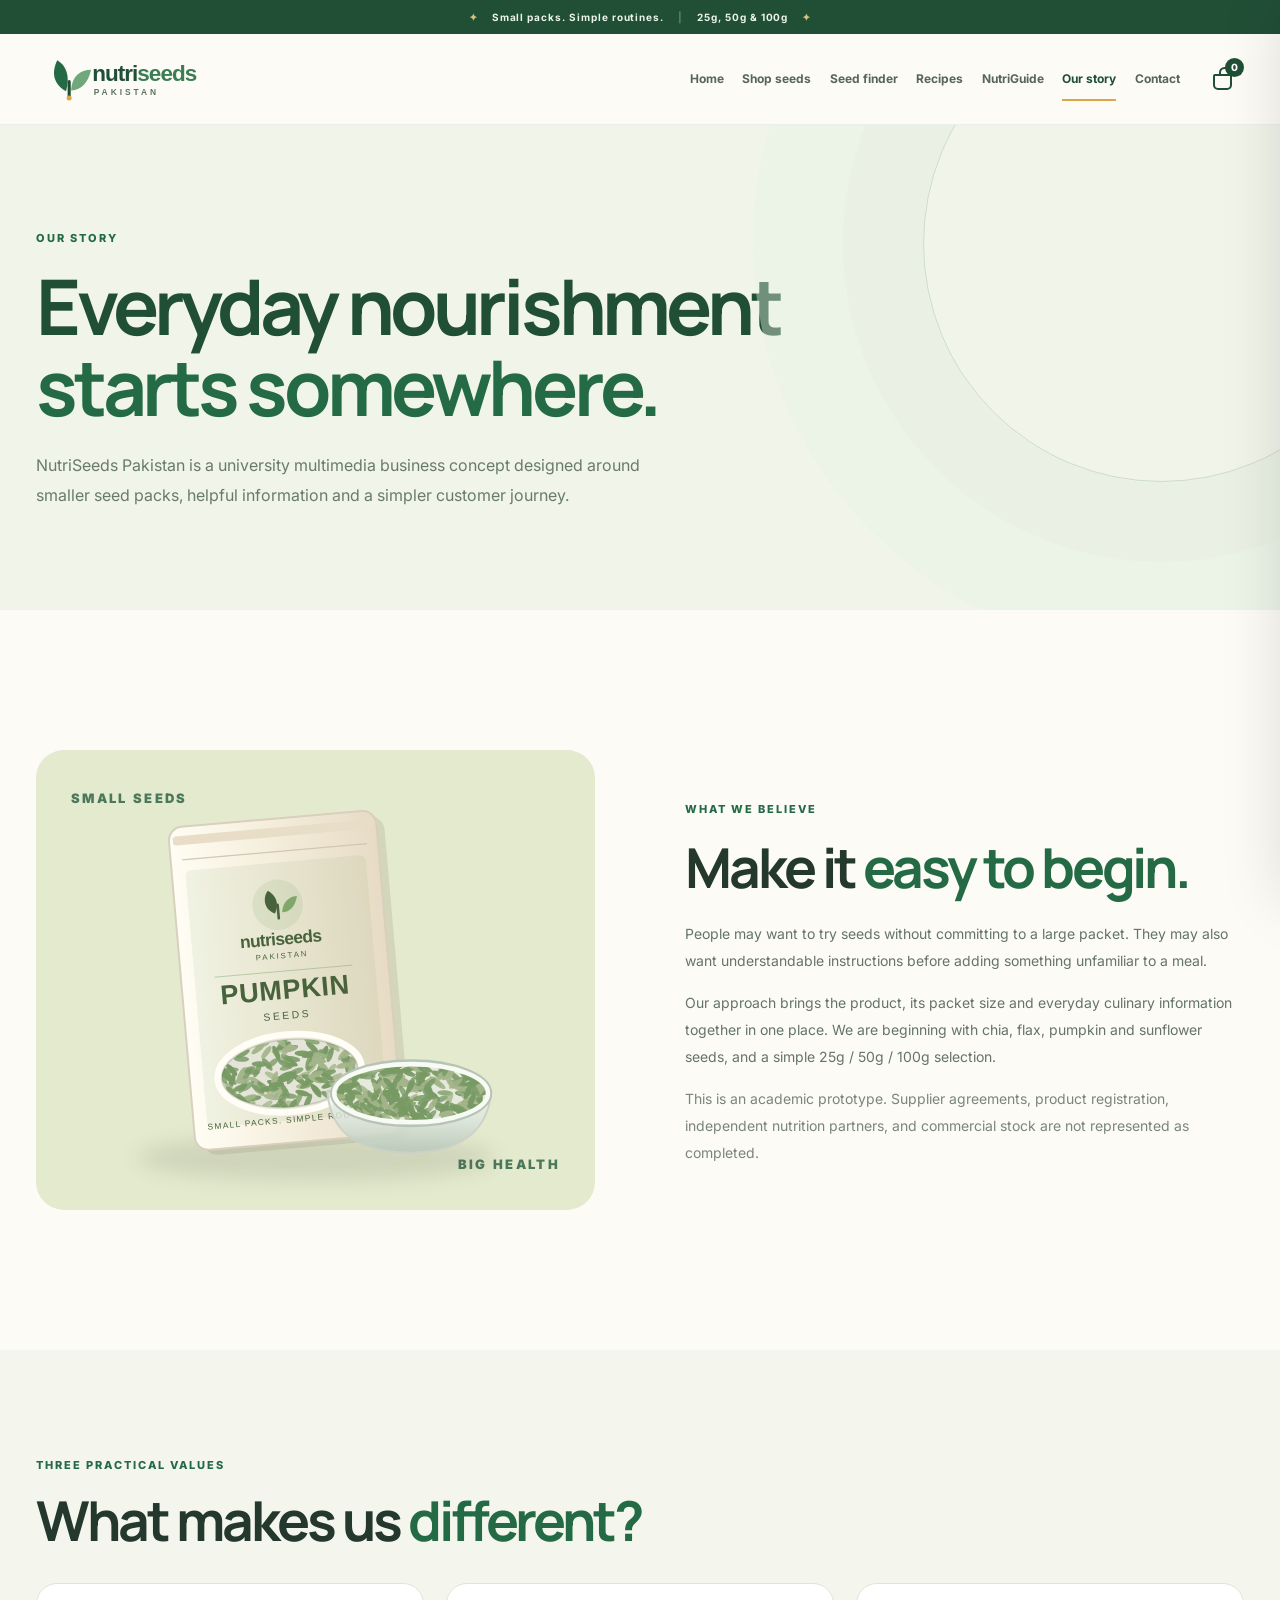
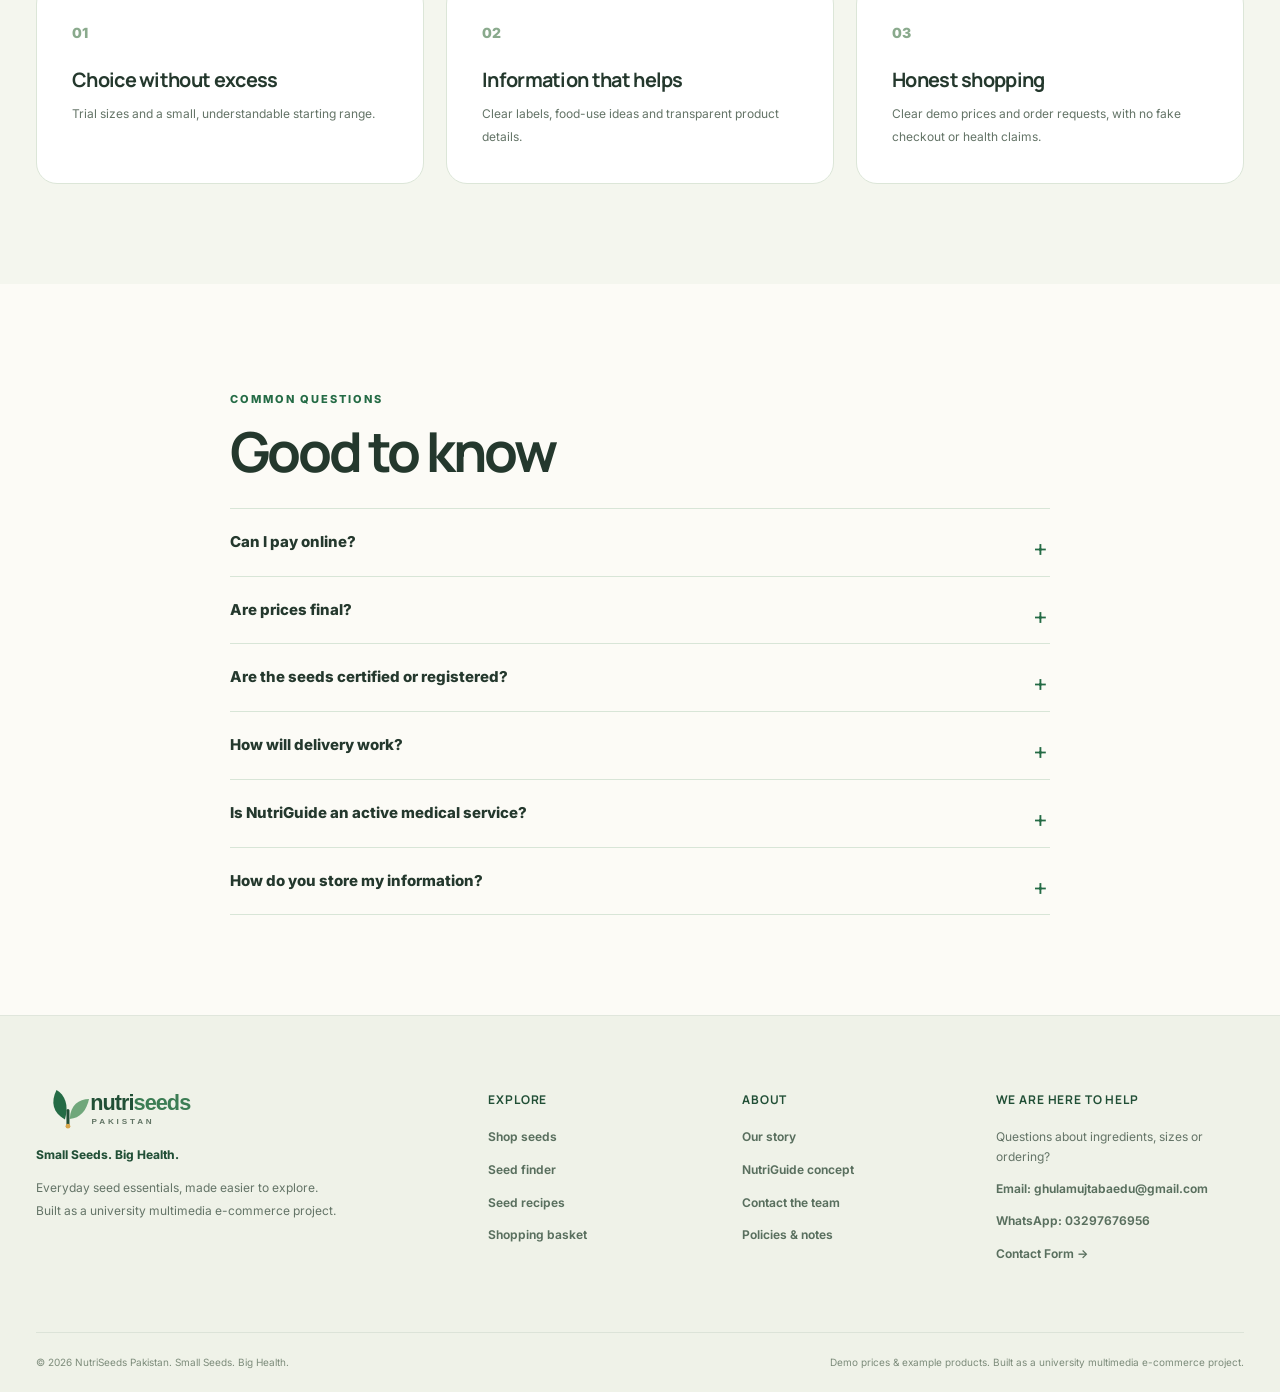
==== about.html @ e5b6f591 "NutriSeeds Pakistan - Completed e-commerce website with Formspree and WhatsApp integrations" ====
<!doctype html><html lang="en"><head><meta charset="utf-8"><meta name="viewport" content="width=device-width,initial-scale=1"><meta name="description" content="Learn about the NutriSeeds Pakistan student business concept, brand values, example products and demo project policies."><meta name="theme-color" content="#214F36"><link rel="icon" type="image/svg+xml" href="assets/icons/symbol.svg"><link rel="preconnect" href="https://fonts.googleapis.com"><link rel="preconnect" href="https://fonts.gstatic.com" crossorigin><link href="https://fonts.googleapis.com/css2?family=Inter:wght@400;500;600;700;800&family=Manrope:wght@400;500;600;700;800&display=swap" rel="stylesheet"><link rel="stylesheet" href="assets/css/styles.css"><title>Our Story &amp; FAQs | NutriSeeds Pakistan</title><script src="assets/js/config.js" defer></script><script src="assets/js/data.js" defer></script><script src="assets/js/app.js" defer></script></head><body data-page="about"><a href="#main" class="skip-link">Skip to content</a><div class="announcement"><span class="tiny-star">&#10022;</span> Small packs. Simple routines. <span class="announcement-divider">|</span> 25g, 50g &amp; 100g <span class="tiny-star">&#10022;</span></div>
<header class="site-header"><div class="container nav-shell"><a href="index.html" class="brand" aria-label="NutriSeeds Pakistan home"><img src="assets/icons/logo.svg" width="222" height="56" alt="NutriSeeds Pakistan logo"></a><nav class="desktop-nav" aria-label="Main navigation"><a href="index.html" class="nav-link " >Home</a><a href="shop.html" class="nav-link " >Shop seeds</a><a href="seed-finder.html" class="nav-link " >Seed finder</a><a href="recipes.html" class="nav-link " >Recipes</a><a href="nutriguide.html" class="nav-link " >NutriGuide</a><a href="about.html" class="nav-link is-active" aria-current=page>Our story</a><a href="contact.html" class="nav-link " >Contact</a></nav><div class="header-actions"><button type="button" class="icon-btn cart-trigger" data-drawer-open aria-label="Open shopping basket"><span class="symbol-basket" aria-hidden="true"></span><span class="cart-count" data-cart-count>0</span></button><button class="icon-btn menu-toggle" type="button" data-menu-toggle aria-expanded="false" aria-controls="mobile-nav" aria-label="Open menu"><span></span><span></span><span></span></button></div></div><nav id="mobile-nav" class="mobile-nav" aria-label="Mobile navigation" hidden><a href="index.html" class="nav-link " >Home</a><a href="shop.html" class="nav-link " >Shop seeds</a><a href="seed-finder.html" class="nav-link " >Seed finder</a><a href="recipes.html" class="nav-link " >Recipes</a><a href="nutriguide.html" class="nav-link " >NutriGuide</a><a href="about.html" class="nav-link is-active" aria-current=page>Our story</a><a href="contact.html" class="nav-link " >Contact</a><a href="cart.html" class="nav-link">My basket</a></nav></header><main id="main"><section class="page-top about-top"><div class="container"><span class="eyebrow">OUR STORY</span><h1>Everyday nourishment<br><em>starts somewhere.</em></h1><p>NutriSeeds Pakistan is a university multimedia business concept designed around smaller seed packs, helpful information and a simpler customer journey.</p></div></section><section class="section"><div class="container"><div class="feature-split about-split"><div class="about-display"><span>SMALL SEEDS</span><img src="assets/images/pumpkin.svg" alt="Original illustration of a NutriSeeds pumpkin seed packet" loading="lazy"><span>BIG HEALTH</span></div><div class="feature-copy"><span class="eyebrow">WHAT WE BELIEVE</span><h2>Make it <em>easy to begin.</em></h2><p>People may want to try seeds without committing to a large packet. They may also want understandable instructions before adding something unfamiliar to a meal.</p><p>Our approach brings the product, its packet size and everyday culinary information together in one place. We are beginning with chia, flax, pumpkin and sunflower seeds, and a simple 25g / 50g / 100g selection.</p><p class="fine-print">This is an academic prototype. Supplier agreements, product registration, independent nutrition partners, and commercial stock are not represented as completed.</p></div></div></div></section><section class="section soft-section"><div class="container"><div class="section-head"><div><span class="eyebrow">THREE PRACTICAL VALUES</span><h2>What makes us <em>different?</em></h2></div></div><div class="steps-grid"><div class="step-card"><span>01</span><h3>Choice without excess</h3><p>Trial sizes and a small, understandable starting range.</p></div><div class="step-card"><span>02</span><h3>Information that helps</h3><p>Clear labels, food-use ideas and transparent product details.</p></div><div class="step-card"><span>03</span><h3>Honest shopping</h3><p>Clear demo prices and order requests, with no fake checkout or health claims.</p></div></div></div></section><section class="section" id="policies"><div class="container narrow"><div class="faq-heading"><span class="eyebrow">COMMON QUESTIONS</span><h2>Good to know</h2></div><div class="faq-list"><details><summary>Can I pay online?</summary><p>No. This student website does not collect payment. The checkout demonstrates an order-request system rather than a completed commercial sale.</p></details><details><summary>Are prices final?</summary><p>No. Displayed prices are illustrative for the multimedia project and require real sourcing, packaging and delivery calculations before commercial launch.</p></details><details><summary>Are the seeds certified or registered?</summary><p>The concept does not claim current food registrations, laboratory certificates or verified suppliers. Those must be arranged before commercial sale, including any applicable Punjab Food Authority requirements.</p></details><details><summary>How will delivery work?</summary><p>Potential channels include couriers and local pickup/retail partnerships. There is no promised rate, delivery schedule or inventory in this prototype.</p></details><details><summary>Is NutriGuide an active medical service?</summary><p>No. It is a planned optional partnership with a qualified nutrition professional, not an operational service or medical diagnosis facility.</p></details><details><summary>How do you store my information?</summary><p>The cart remains in your browser. If a real form connection is configured, order and contact details are sent to the team's configured form processor and inbox for responding. Do not enter medical information in any form.</p></details></div></div></section></main><footer class="footer"><div class="container footer-grid"><div class="footer-brand"><img src="assets/icons/logo.svg" width="210" height="52" alt="NutriSeeds Pakistan"><p>Small Seeds. Big Health.</p><p>Everyday seed essentials, made easier to explore. Built as a university multimedia e-commerce project.</p></div><div><h3>Explore</h3><a href="shop.html">Shop seeds</a><a href="seed-finder.html">Seed finder</a><a href="recipes.html">Seed recipes</a><a href="cart.html">Shopping basket</a></div><div><h3>About</h3><a href="about.html">Our story</a><a href="nutriguide.html">NutriGuide concept</a><a href="contact.html">Contact the team</a><a href="about.html#policies">Policies &amp; notes</a></div><div><h3>We are here to help</h3><p>Questions about ingredients, sizes or ordering?</p><a class="footer-contact" href="mailto:ghulamujtabaedu@gmail.com">Email: ghulamujtabaedu@gmail.com</a><a class="footer-contact" href="https://wa.me/923297676956?text=Hello%20NutriSeeds%20Pakistan!%20I%20am%20interested%20in%20your%20seed%20products.%20Please%20share%20more%20information." target="_blank" rel="noopener noreferrer">WhatsApp: 03297676956</a><a class="footer-contact" href="contact.html">Contact Form &rarr;</a></div></div><div class="container footer-bottom"><span>&copy; <span id="year">2026</span> NutriSeeds Pakistan. Small Seeds. Big Health.</span><span>Demo prices &amp; example products. Built as a university multimedia e-commerce project.</span></div></footer><div class="drawer-backdrop" id="drawer-backdrop" hidden></div><aside class="cart-drawer" id="cart-drawer" role="dialog" aria-modal="true" aria-labelledby="drawer-heading" aria-hidden="true" inert><div class="drawer-head"><div><span class="eyebrow">YOUR PICKS</span><h2 id="drawer-heading">Shopping basket <span data-cart-count>0</span></h2></div><button type="button" class="icon-btn close-drawer" aria-label="Close basket" data-drawer-close>&times;</button></div><div id="drawer-items" class="drawer-items"></div><div class="drawer-footer"><div class="subtotal-row"><span>Subtotal</span><strong id="drawer-subtotal">Rs. 0</strong></div><p class="fine-print">Delivery is confirmed separately. No payment is taken on this website.</p><a href="cart.html" class="btn btn-primary btn-block">Go to checkout <span aria-hidden="true">&rarr;</span></a><button type="button" class="btn btn-whatsapp btn-block" id="drawer-whatsapp-btn" style="margin-top:10px;">Quick Order via WhatsApp <span aria-hidden="true">&rarr;</span></button></div></aside><div id="toast" class="toast" role="status" aria-live="polite"></div></body></html>
---- assets/css/styles.css ----
:root{--forest:#214f36;--forest-dark:#163b2a;--green:#246b45;--sage:#78aa86;--cream:#f6f3e8;--canvas:#fcfbf6;--ink:#24382d;--muted:#647467;--gold:#d9a64b;--line:#e7e8df;--card:#fff;--soft:#eff4e8;--radius:22px;--shadow:0 20px 48px rgba(22,59,42,.08)}
*{box-sizing:border-box}html{scroll-behavior:smooth}body{margin:0;background:var(--canvas);color:var(--ink);font:16px/1.65 Inter,Arial,sans-serif;-webkit-font-smoothing:antialiased}img{display:block;max-width:100%}button,input,textarea,select{font:inherit}button{cursor:pointer}button:disabled{cursor:not-allowed;opacity:.55}a{color:inherit;text-decoration:none}h1,h2,h3,h4,p{margin-top:0}h1,h2,h3,h4{font-family:Manrope,Inter,Arial,sans-serif;letter-spacing:-.055em;line-height:1.13}h1{font-size:clamp(3.1rem,6.5vw,6.7rem)}h2{font-size:clamp(2.15rem,4.3vw,4rem)}h3{font-size:1.24rem;letter-spacing:-.035em}em{font-style:normal;color:var(--green)}p{color:var(--muted)}.container{max-width:1216px;width:calc(100% - 72px);margin-inline:auto}.narrow{max-width:820px}.section{padding:100px 0}.section-last{padding-top:20px;padding-bottom:100px}.soft-section{background:#f4f6ee}.section-inset{padding-top:35px;padding-bottom:45px}.eyebrow{display:inline-flex;align-items:center;gap:9px;color:var(--green);font:800 11px/1.5 Inter,Arial,sans-serif;letter-spacing:.18em;text-transform:uppercase}.eyebrow-dark{color:var(--forest)}.eyebrow-light{color:#cbeaba}.eyebrow-dot{width:7px;height:7px;border-radius:50%;background:var(--gold)}.text-link{font-size:14px;font-weight:800;color:var(--green);display:inline-flex;gap:9px;align-items:center;white-space:nowrap}.text-link:hover{text-decoration:underline}.btn{display:inline-flex;align-items:center;justify-content:center;gap:20px;padding:15px 25px;border:1px solid transparent;border-radius:100px;font-size:13px;line-height:1.2;font-weight:800;transition:transform .2s,background .2s,border-color .2s,box-shadow .2s;text-align:center;min-height:49px}.btn:hover:not(:disabled){transform:translateY(-2px)}.btn:focus-visible,a:focus-visible,button:focus-visible,input:focus-visible,select:focus-visible,textarea:focus-visible,summary:focus-visible{outline:3px solid #daa340;outline-offset:3px}.btn-primary{background:var(--forest);color:#fff;box-shadow:0 10px 22px #214f361b}.btn-primary:hover{background:#32774f}.btn-outline{background:#fff;color:var(--forest);border-color:#b1c5b2}.btn-outline:hover{border-color:var(--forest)}.btn-plain{padding-left:5px;padding-right:5px;color:var(--forest)}.btn-light{background:#f8f7e9;color:var(--forest)}.btn-block{width:100%}.btn-whatsapp{background:#e2f4e8;color:#18633b}.btn-whatsapp:hover{background:#c9e9d4}.fine-print{font-size:12px;color:#79857c;line-height:1.65}.skip-link{position:absolute;z-index:500;top:-100px;left:20px;background:#fff;color:#000;padding:12px}.skip-link:focus{top:15px}.announcement{min-height:34px;display:flex;gap:14px;justify-content:center;align-items:center;background:var(--forest);color:#ebf4e9;font-size:10px;letter-spacing:.095em;font-weight:700;text-align:center;padding:7px 16px}.tiny-star{color:#d9c180}.announcement-divider{opacity:.3}.site-header{z-index:80;position:sticky;top:0;background:rgba(252,251,246,.96);backdrop-filter:blur(16px);border-bottom:1px solid rgba(33,79,54,.07)}.nav-shell{display:flex;align-items:center;justify-content:space-between;gap:20px;height:90px}.brand{flex-shrink:0}.brand img{width:218px;height:auto}.desktop-nav{display:flex;align-items:center;gap:clamp(11px,1.45vw,25px);margin-left:auto}.nav-link{font-size:12px;white-space:nowrap;font-weight:700;color:#57655b;position:relative;transition:color .2s}.nav-link:hover,.nav-link.is-active{color:var(--forest)}.desktop-nav .nav-link.is-active:after{content:"";position:absolute;bottom:-12px;left:0;right:0;height:2px;background:var(--gold)}.header-actions{display:flex;align-items:center;gap:12px}.icon-btn{border:0;background:transparent;display:inline-flex;position:relative;align-items:center;justify-content:center;width:44px;height:44px;border-radius:50%;color:var(--forest)}.icon-btn:hover{background:#eaf0e8}.cart-count{position:absolute;top:1px;right:0;width:19px;height:19px;font-size:10px;border-radius:50%;color:#fff;background:var(--forest);display:grid;place-items:center;font-weight:800}.symbol-basket{width:19px;height:16px;border:2px solid var(--forest);border-radius:2px 2px 5px 5px;position:relative;margin-top:6px}.symbol-basket:before{content:"";position:absolute;left:4px;top:-9px;width:7px;height:7px;border:2px solid var(--forest);border-bottom:0;border-radius:8px 8px 0 0}.menu-toggle{display:none;flex-direction:column;gap:5px}.menu-toggle span{display:block;width:20px;height:2px;background:var(--forest);border-radius:1px}.mobile-nav{display:none}.hero{background:linear-gradient(116deg,#f8f5e9 0%,#f6f4e6 52%,#e7f0e2 100%);overflow:hidden}.hero-grid{min-height:656px;display:grid;grid-template-columns:52% 48%;align-items:center}.hero-copy{position:relative;z-index:3;padding:70px 0 75px}.hero h1{max-width:680px;margin:18px 0 22px;font-weight:800;color:var(--forest);letter-spacing:-.082em;line-height:1.01}.hero h1 em{color:#9baf78}.hero-desc{font-size:16px;line-height:1.9;max-width:510px;color:#667466}.hero-buttons{display:flex;align-items:center;gap:28px;flex-wrap:wrap;margin-top:35px}.hero-foot{display:flex;gap:13px;align-items:center;margin-top:52px;color:#5b755e;font-size:11px;font-weight:700;letter-spacing:.025em}.hero-foot-icon{border-radius:50%;width:23px;height:23px;background:#d7e7d1;display:inline-grid;place-items:center;color:var(--forest)}.foot-dot{width:4px;height:4px;border-radius:50%;background:#94ae91}.hero-visual{height:670px;position:relative;isolation:isolate}.hero-orbit{position:absolute;border-radius:50%;z-index:-2}.hero-orbit-one{width:650px;height:650px;background:#d5e5ce;left:-10px;top:13px;opacity:.7}.hero-orbit-two{width:450px;height:450px;border:1px solid #e8f0dc;left:101px;top:103px;opacity:.8}.hero-pack{position:absolute;width:min(110%,560px);filter:drop-shadow(0 16px 16px #29513b10)}.hero-pack-back{width:350px;top:85px;left:-13px;transform:rotate(-11deg)}.hero-pack-center{width:460px;top:88px;left:123px;transform:rotate(2deg)}.hero-pack-front{width:335px;top:244px;left:5px;transform:rotate(9deg)}.hero-sticker{position:absolute;z-index:3;right:4px;top:74px;background:var(--gold);color:#3b402d;width:110px;height:110px;border-radius:50%;display:grid;place-items:center;text-align:center;font-size:12px;font-weight:900;line-height:1.4;letter-spacing:.04em;transform:rotate(12deg);box-shadow:0 10px 18px #47553015}.hero-sticker span{display:none}.hero-spark{position:absolute;color:var(--gold);font-size:42px}.hero-spark-one{top:65px;left:28px}.hero-spark-two{bottom:65px;right:22px}.benefit-band{background:#fff;border-bottom:1px solid var(--line)}.benefit-grid{display:grid;grid-template-columns:repeat(3,1fr)}.benefit{display:flex;align-items:center;gap:19px;padding:34px 24px}.benefit+.benefit{border-left:1px solid var(--line)}.benefit-icon{border-radius:50%;width:46px;height:46px;display:grid;flex-shrink:0;place-items:center;background:#eef4e8;color:var(--green);font-weight:800;font-size:12px}.benefit strong{display:block;font-size:13px}.benefit p{font-size:11px;margin:3px 0 0;line-height:1.6}.section-head{display:flex;align-items:flex-end;justify-content:space-between;gap:30px;margin-bottom:32px}.section-head h2{max-width:740px;margin:12px 0 0}.product-grid{display:grid;grid-template-columns:repeat(4,minmax(0,1fr));gap:22px}.product-card{border:1px solid #eaede5;border-radius:21px;background:#fff;overflow:hidden;display:flex;flex-direction:column;box-shadow:0 8px 20px rgba(33,79,54,.025);transition:transform .2s,box-shadow .2s}.product-card:hover{transform:translateY(-4px);box-shadow:var(--shadow)}.product-card .product-media{display:flex;align-items:center;justify-content:center;position:relative;background:var(--tile,#eff4e8);min-height:250px;overflow:hidden}.product-card .product-media img{width:100%;max-width:330px;height:252px;object-fit:contain;transition:transform .25s}.product-card:hover .product-media img{transform:scale(1.055)}.product-card .product-media .small-badge{position:absolute;top:16px;left:16px;color:var(--forest);background:#ffffffda;border-radius:100px;padding:7px 12px;font-size:9px;font-weight:900;letter-spacing:.06em}.product-content{padding:21px;display:flex;flex-direction:column;flex:1}.product-content .product-meta{color:#74927a;font-size:10px;letter-spacing:.12em;font-weight:800;text-transform:uppercase}.product-content h3{font-size:19px;letter-spacing:-.055em;margin:7px 0 5px}.product-content h3 a:hover{text-decoration:underline}.product-content p{font-size:12px;line-height:1.7;margin:0 0 13px;min-height:42px}.product-price{font-size:13px;font-weight:900;color:var(--forest);margin-top:auto}.product-price small{font-weight:500;color:var(--muted);font-size:11px}.product-purchase{display:flex;gap:8px;margin-top:13px}.product-purchase select{font-size:11px;font-weight:700;background:#fff;border:1px solid #d8e2d9;border-radius:9px;padding:9px 3px;min-width:0;flex:1;color:var(--forest)}.product-purchase button{border:0;background:var(--forest);color:#fff;border-radius:10px;padding:10px 13px;font-size:12px;font-weight:800;white-space:nowrap}.product-purchase button:hover{background:#397c53}.feature-split{display:grid;grid-template-columns:1fr 1fr;align-items:center;gap:60px;border-radius:30px;background:#f0f4ea;overflow:hidden;min-height:540px}.feature-art{position:relative;background:#dfe9d9;min-height:550px;display:grid;place-items:center;overflow:hidden}.feature-art img{width:90%;position:relative;z-index:1;filter:drop-shadow(0 20px 20px rgba(31,57,30,.07));border-radius:20px}.feature-art-ring{width:570px;height:570px;border:1px solid #bfd4bd;border-radius:50%;position:absolute}.floating-note{position:absolute;top:35px;right:25px;z-index:2;background:#e8b95d;color:#3b4535;font:900 10px/1.3 Inter,sans-serif;letter-spacing:.12em;padding:20px;border-radius:50%;width:94px;height:94px;display:grid;place-items:center;text-align:center;transform:rotate(10deg)}.feature-copy{padding:35px 65px 35px 0}.feature-copy h2{margin:15px 0 22px}.feature-copy p{font-size:14px;line-height:1.95}.mini-steps{display:grid;gap:17px;margin:30px 0 32px}.mini-steps div{font-size:13px;font-weight:750}.mini-steps span{display:inline-grid;place-items:center;width:29px;height:29px;border-radius:50%;background:#d8e9d3;color:var(--forest);font-weight:800;font-size:10px;margin-right:10px}.feature-copy .fine-print{margin:14px 0 0}.recipe-grid{display:grid;grid-template-columns:repeat(4,minmax(0,1fr));gap:22px}.recipe-card{border-radius:20px;overflow:hidden;background:#fff;border:1px solid var(--line)}.recipe-card img{width:100%;height:205px;object-fit:cover}.recipe-content{padding:20px}.recipe-content .recipe-tag{font-size:10px;letter-spacing:.11em;text-transform:uppercase;color:var(--green);font-weight:800}.recipe-content h3{margin:8px 0;font-size:18px}.recipe-content p{font-size:12px;min-height:44px;margin-bottom:12px}.recipe-content .text-link{font-size:12px}.guide-banner{background:var(--forest);color:#fff;border-radius:29px;padding:72px 80px;display:grid;grid-template-columns:1fr 240px;align-items:center;gap:50px;overflow:hidden;position:relative}.guide-banner h2{color:#fff;max-width:650px;margin:14px 0}.guide-banner h2 em{color:#d3dfad}.guide-banner p{color:#cbd9cf;max-width:670px;font-size:14px;line-height:1.9;margin-bottom:26px}.guide-shape{width:205px;height:205px;background:#80a986;transform:rotate(-13deg);border-radius:60px 95px 50px 100px;display:grid;place-items:center;position:relative;color:#173a29;font-size:105px;font-weight:800}.guide-shape-dot{position:absolute;background:var(--gold);border-radius:50%;width:20px;height:20px}.guide-shape-dot.one{left:-27px;top:40px}.guide-shape-dot.two{right:-32px;bottom:24px;width:13px;height:13px}.newsletter-card{border:1px solid #dce5d9;padding:44px 56px;border-radius:24px;display:flex;gap:30px;align-items:center;justify-content:space-between;background:#fcfdf8}.newsletter-card h2{margin:10px 0 8px}.newsletter-card p{margin-bottom:0;font-size:14px}.footer{background:#eff2e8;border-top:1px solid #e0e6dc;padding:66px 0 0}.footer-grid{display:grid;grid-template-columns:2fr 1fr 1fr 1.25fr;gap:55px;padding-bottom:55px}.footer-brand img{max-width:210px}.footer-brand p{font-size:12px;line-height:1.9;max-width:300px;margin:10px 0 0}.footer-brand p:first-of-type{font-weight:750;color:var(--forest)}.footer h3{font-size:12px;text-transform:uppercase;letter-spacing:.07em;margin:11px 0 20px;color:var(--forest)}.footer a{display:block;font-size:12px;color:#596f5e;margin-bottom:13px;font-weight:650}.footer a:hover{color:var(--forest);text-decoration:underline}.footer-grid>div:last-child p{font-size:12px}.footer-bottom{border-top:1px solid #dce3d8;min-height:60px;display:flex;align-items:center;justify-content:space-between;gap:10px;color:#7d8c7b;font-size:10px}.page-top{background:#eff3e9;padding:98px 0 100px;position:relative;overflow:hidden}.page-top:after{content:"";position:absolute;right:-120px;top:-120px;width:475px;height:475px;border-radius:50%;border:1px solid #ceddc9;box-shadow:0 0 0 80px #e4eddd50,0 0 0 170px #e7f0e366;pointer-events:none}.page-top h1{color:var(--forest);font-size:clamp(3.25rem,6vw,6.1rem);margin:17px 0 22px;line-height:1.05}.page-top p{max-width:620px;color:#687b6b;font-size:16px;line-height:1.9;margin-bottom:0}.page-top-small{padding:69px 0 75px}.page-top-small h1{font-size:clamp(3rem,5vw,5rem)}.shop-section{padding-top:55px}.shop-toolbar{display:flex;align-items:center;justify-content:space-between;gap:25px;flex-wrap:wrap;margin-bottom:26px}.shop-toolbar p{font-size:12px;margin:0}.shop-toolbar p strong{color:var(--forest)}.toolbar-controls{display:flex;align-items:center;gap:9px;flex-wrap:wrap}.toolbar-controls label{font-size:11px;color:var(--muted);font-weight:700}.toolbar-controls select{border:1px solid #dce5d9;background:#fff;border-radius:10px;padding:10px 12px;font-size:11px;color:var(--forest)}.shop-info{border-radius:12px;background:#f2f5ed;display:flex;align-items:center;gap:12px;margin-top:34px;padding:18px 22px}.shop-info p{font-size:11px;line-height:1.7;margin:0}.info-dot{border:1px solid #6b9b73;color:var(--forest);border-radius:50%;width:20px;height:20px;display:grid;place-items:center;font-size:12px;flex-shrink:0}.breadcrumb{display:flex;gap:11px;align-items:center;font-size:11px;color:#7a897c;margin-bottom:28px}.breadcrumb a:hover{text-decoration:underline}.product-detail{display:grid;grid-template-columns:1.05fr .95fr;gap:65px}.product-detail-image{border-radius:27px;min-height:565px;background:var(--tile);display:grid;place-items:center;overflow:hidden}.product-detail-image img{height:auto;width:90%;max-width:590px}.detail-info{padding:24px 0}.detail-info h1{font-size:clamp(2.65rem,4.4vw,4.6rem);margin:18px 0 15px}.detail-info .lead{font-size:15px;line-height:1.9;max-width:500px}.detail-price{font-size:30px;font-weight:850;letter-spacing:-.035em;color:var(--forest);margin:24px 0 20px}.detail-control-label{display:block;font-size:11px;font-weight:850;letter-spacing:.065em;color:var(--forest);margin-bottom:10px}.size-options{display:flex;gap:12px;margin-bottom:26px;flex-wrap:wrap}.size-choice{background:#fff;border:1px solid #d8e1d7;border-radius:12px;min-width:100px;padding:12px 17px;font-size:13px;font-weight:800;color:var(--forest)}.size-choice small{display:block;font-size:10px;font-weight:600;color:var(--muted)}.size-choice.is-selected{background:#e4efde;border:2px solid var(--green);padding:11px 16px}.quantity-control{display:flex;align-items:center;justify-content:space-between;border:1px solid #d8e1d7;border-radius:12px;width:135px;height:48px}.quantity-control button{border:0;background:transparent;width:42px;height:45px;font-size:23px;color:var(--forest)}.quantity-control span{font-weight:800}.detail-buy-row{display:flex;gap:13px;align-items:center;flex-wrap:wrap;margin:24px 0 33px}.detail-buy-row .btn{min-width:190px}.detail-buy-row .quantity-control{height:49px}.detail-bullets{padding:0;list-style:none;display:grid;gap:14px;margin-top:23px}.detail-bullets li{display:flex;gap:13px;font-size:12px;line-height:1.65;color:#5b6e60}.detail-bullets li:before{content:"";width:7px;height:7px;background:#81aa86;border-radius:50%;margin-top:7px;flex-shrink:0}.detail-notes{border-top:1px solid var(--line);margin-top:28px;padding-top:18px}.detail-notes details{border-bottom:1px solid var(--line);padding:14px 0}.detail-notes summary{font-size:13px;font-weight:800;cursor:pointer}.detail-notes p{font-size:12px;line-height:1.8;margin:12px 0}.product-grid-related{grid-template-columns:repeat(3,minmax(0,1fr))}.checkout-section{padding-top:56px}.checkout-layout{display:grid;grid-template-columns:minmax(0,1.6fr) minmax(275px,.78fr);gap:28px;align-items:start}.checkout-primary{display:grid;gap:24px}.checkout-card,.contact-form-card{background:#fff;border:1px solid #e7eae2;border-radius:21px;padding:31px;box-shadow:0 12px 23px #214f3608}.checkout-card-header{display:flex;justify-content:space-between;align-items:center;gap:10px;margin-bottom:22px}.checkout-card h2,.contact-form-card h2{font-size:24px;margin:0}.checkout-card-header .text-link{font-size:11px}.cart-row{display:grid;grid-template-columns:105px minmax(0,1fr) auto;align-items:center;gap:17px;padding:18px 0;border-bottom:1px solid var(--line)}.cart-row:last-child{border-bottom:0}.cart-row img{width:105px;height:102px;object-fit:contain;background:var(--tile);border-radius:14px}.cart-row-main strong{display:block;font-size:14px}.cart-row-main small{display:block;color:var(--muted);margin:5px 0;font-size:11px}.cart-row-actions{display:flex;align-items:center;gap:14px;flex-wrap:wrap}.cart-row-actions button{border:0;background:transparent;color:#ad645d;font-size:11px;text-decoration:underline}.qty-stepper{border:1px solid #dce5db;display:flex;align-items:center;border-radius:8px;overflow:hidden}.qty-stepper button{color:var(--forest);font-size:15px;text-decoration:none;width:28px;height:26px}.qty-stepper span{font-size:11px;font-weight:800;min-width:24px;text-align:center}.cart-row-cost{font-weight:800;font-size:13px;white-space:nowrap}.empty-basket{text-align:center;padding:45px 15px}.empty-basket .empty-symbol{font-size:60px;color:var(--sage)}.empty-basket h3{font-size:24px;margin:10px}.empty-basket p{font-size:13px}.empty-basket .btn{margin-top:12px}.checkout-card form,.contact-form-card form{display:grid;gap:21px}.form-grid{display:grid;grid-template-columns:1fr 1fr;gap:17px}.field{display:grid;gap:7px;font-size:11px;color:#34483b;font-weight:750}.field span{color:#a86b4f}.field span.optional{font-weight:500;color:var(--muted)}.field input,.field select,.field textarea{width:100%;border:1px solid #dbe2d8;border-radius:10px;min-height:46px;background:#fff;padding:12px 14px;font-weight:500;color:var(--forest);outline:none}.field input::placeholder,.field textarea::placeholder{color:#9bab9f}.field textarea{resize:vertical}.field input:focus,.field textarea:focus,.field select:focus{border-color:#82ac8b;box-shadow:0 0 0 3px #e7f2e5}.check-field{display:flex;gap:10px;align-items:flex-start;color:#637268;font-size:11px;line-height:1.65}.check-field input{accent-color:var(--green);margin-top:3px}.form-feedback{font-size:12px;margin:0;line-height:1.6}.form-feedback[data-type="error"]{color:#a83834}.form-feedback[data-type="success"]{color:#267443}.checkout-actions{display:flex;align-items:center;gap:12px;flex-wrap:wrap}.checkout-actions .btn{flex:1;min-width:205px}.checkout-card .fine-print{margin:0}.checkout-aside{position:sticky;top:120px}.summary-card{background:#eaf1e6;border-radius:21px;padding:30px}.summary-card>p{font-size:11px;color:#728477;line-height:1.7}.summary-item{display:flex;justify-content:space-between;align-items:baseline;gap:12px;font-size:11px;padding:10px 0;border-bottom:1px solid #d6e3d2}.summary-item strong{font-size:11px}.summary-total{display:flex;justify-content:space-between;gap:15px;margin-top:26px;padding-top:17px;border-top:1px solid #c5d7c0;font-size:16px}.summary-total strong{font-size:22px;color:var(--forest)}.summary-line{display:flex;justify-content:space-between;gap:15px;font-size:11px;color:var(--muted);margin-top:20px}.summary-line strong{color:var(--forest)}.summary-help{padding:27px 12px}.summary-help strong{font-size:13px}.summary-help p{font-size:11px;margin-top:7px}.finder-top,.recipe-top,.contact-top,.about-top{background:#f0f4e9}.finder-panel{padding:42px;background:#fff;border-radius:27px;border:1px solid var(--line);box-shadow:var(--shadow)}.finder-progress{display:flex;justify-content:space-between;font-size:10px;color:#75917b;letter-spacing:.1em;font-weight:800}.finder-panel h2{font-size:29px;margin:16px 0 26px}.choice-grid{display:grid;grid-template-columns:1fr 1fr;gap:14px}.choice-card{text-align:left;padding:22px;border:1px solid #e1e7db;background:#fbfcf8;border-radius:17px;display:flex;flex-direction:column;gap:7px;transition:border-color .2s,background .2s,transform .2s}.choice-card:hover{transform:translateY(-2px);border-color:#7dae87}.choice-card.is-selected{background:#eaf4e9;border:2px solid #327b4d;padding:21px}.choice-icon{width:37px;height:37px;display:grid;place-items:center;background:#e3ede0;color:var(--green);border-radius:50%;font-size:10px;font-weight:850}.choice-card strong{font-size:15px;color:var(--forest)}.choice-card small{font-size:11px;color:#829185}.finder-result{margin-top:30px;background:#f2f6ec;border:1px solid #dbe8d6;border-radius:20px;padding:25px}.finder-result-row{display:flex;align-items:center;gap:22px}.finder-result img{width:180px;height:180px;object-fit:contain;flex-shrink:0}.finder-result h3{font-size:28px;margin:9px 0}.finder-result p{font-size:12px}.finder-result .btn{margin-top:10px}.safety-note{max-width:750px;font-size:12px;margin:25px auto 0;text-align:center}.recipe-grid-page{grid-template-columns:repeat(2,1fr)}.recipe-grid-page .recipe-card img{height:300px}.recipe-grid-page .recipe-content p{min-height:0}.recipe-card details{margin-top:17px;border-top:1px solid var(--line);padding-top:12px}.recipe-card summary{font-size:12px;font-weight:850;color:var(--green);cursor:pointer}.recipe-card details p,.recipe-card details li{font-size:12px;line-height:1.85}.recipe-card details ul{padding-left:20px;color:var(--muted)}.faq-heading{margin-bottom:26px}.faq-heading h2{margin:9px 0}.faq-list{border-top:1px solid #d8e5d7}.faq-list details{padding:21px 0;border-bottom:1px solid #d8e5d7}.faq-list summary{cursor:pointer;list-style:none;font-weight:800;font-size:15px;position:relative;padding-right:30px}.faq-list summary::-webkit-details-marker{display:none}.faq-list summary:after{content:'+';position:absolute;right:2px;top:0;font-size:23px;font-weight:400;color:var(--green)}.faq-list details[open] summary:after{content:'-'} .faq-list p{font-size:13px;line-height:1.9;max-width:760px;margin:14px 0 0}.availability-chip{display:inline-block;border:1px solid #aac6a7;border-radius:100px;background:#e0edda;padding:9px 16px;font-size:11px;margin-top:25px;color:var(--forest);font-weight:800}.guide-split{background:transparent;gap:90px}.guide-illustration{min-height:470px;border-radius:27px;background:#dbe9d5;display:grid;place-items:center;position:relative;overflow:hidden}.guide-illustration:after{content:"";width:320px;height:320px;position:absolute;border:1px solid #b7d0b1;border-radius:50%;right:-130px;top:-130px}.guide-illustration-inner{position:relative;z-index:1;border:2px solid #b1c8a9;background:#fafaf2;border-radius:24px;min-width:270px;height:320px;display:grid;place-items:center;padding:25px;box-shadow:0 25px 40px #244b3222}.ill-top{font-size:11px;font-weight:850;letter-spacing:.18em;color:var(--forest)}.guide-illustration-mark{width:160px;height:160px;border-radius:100%;background:#e5eecb;display:grid;place-items:center;font-size:105px;color:var(--forest);font-weight:900;line-height:1}.ill-bottom{font-size:12px;color:#6f816b}.guide-split .feature-copy{padding:20px 0}.note-box{background:#f0f4eb;border-left:3px solid #83a980;padding:18px;font-size:12px;line-height:1.8;color:#59725c;margin-top:22px}.steps-grid{display:grid;grid-template-columns:repeat(3,1fr);gap:22px}.step-card{border:1px solid #dce6d8;border-radius:21px;padding:35px;background:#fff}.step-card>span{color:#8aaa8d;font-weight:850;font-size:14px}.step-card h3{margin:24px 0 11px}.step-card p{font-size:12px;line-height:1.9;margin:0}.about-split{background:transparent;gap:90px}.about-display{position:relative;border-radius:28px;min-height:460px;background:#e3eacd;overflow:hidden;display:grid;place-items:center}.about-display img{width:88%;max-width:540px;position:relative;z-index:1}.about-display>span{position:absolute;font-weight:900;letter-spacing:.18em;font-size:13px;color:#4b785b;top:38px;left:35px}.about-display>span:last-child{top:auto;bottom:35px;left:auto;right:35px}.about-split .feature-copy{padding:20px 0}.contact-layout{display:grid;grid-template-columns:.85fr 1.15fr;gap:80px;align-items:start}.contact-aside{padding-top:22px}.contact-aside h2{margin:16px 0 18px}.contact-aside>p{font-size:13px;line-height:1.85;margin-bottom:33px}.contact-method{border-top:1px solid #e5e9e0;display:flex;gap:17px;padding:21px 0}.contact-method-icon{width:43px;height:43px;border-radius:14px;background:#eaf3e8;display:grid;place-items:center;font-weight:900;color:var(--green);flex-shrink:0}.contact-method strong{display:block;font-size:13px}.contact-method p{font-size:11px;line-height:1.7;margin:6px 0}.contact-method small{font-size:11px;color:#9baa9d}.contact-card-note{background:#edf4e9;padding:19px 22px;color:#657d6a;font-size:12px;border-radius:13px;margin-top:12px;line-height:1.75}.form-intro{font-size:12px;margin:14px 0 22px}.contact-form-card{padding:38px}.drawer-backdrop{position:fixed;inset:0;background:#172f2490;z-index:130;transition:opacity .25s}.cart-drawer{position:fixed;z-index:140;right:0;top:0;bottom:0;width:min(460px,100vw);background:#fff;display:flex;flex-direction:column;transform:translateX(105%);transition:transform .28s cubic-bezier(.2,.8,.2,1);box-shadow:-20px 0 60px #0002}.cart-drawer.is-open{transform:translateX(0)}.drawer-backdrop:not([hidden]){display:block}.drawer-head{display:flex;align-items:center;justify-content:space-between;gap:10px;padding:28px 27px;border-bottom:1px solid var(--line)}.drawer-head h2{font-size:23px;margin:7px 0 0}.drawer-head h2 span{color:var(--sage)}.drawer-items{padding:13px 25px;overflow:auto;flex:1}.drawer-row{display:grid;grid-template-columns:76px 1fr auto;align-items:center;gap:12px;padding:13px 0;border-bottom:1px solid var(--line)}.drawer-row img{width:76px;height:76px;object-fit:contain;background:var(--tile);border-radius:9px}.drawer-row strong{font-size:12px}.drawer-row small{display:block;font-size:10px;color:var(--muted)}.drawer-row .drawer-row-price{font-size:11px;font-weight:800}.drawer-footer{padding:26px;border-top:1px solid var(--line)}.drawer-footer .fine-print{margin:12px 0 22px}.subtotal-row{display:flex;justify-content:space-between;font-size:16px;font-weight:700}.drawer-empty{padding:60px 5px;text-align:center}.drawer-empty p{font-size:13px}.drawer-empty a{display:inline-block;color:var(--green);font-weight:800;font-size:12px;margin-top:12px}.toast{position:fixed;bottom:30px;left:50%;transform:translate(-50%,30px);opacity:0;visibility:hidden;background:var(--forest-dark);color:#fff;padding:13px 21px;border-radius:100px;z-index:200;font-size:12px;font-weight:750;max-width:min(92vw,550px);box-shadow:0 8px 30px #0002;transition:opacity .2s,transform .2s,visibility .2s;text-align:center}.toast.show{transform:translate(-50%,0);opacity:1;visibility:visible}.toast.error{background:#8d3a35}body.drawer-open{overflow:hidden}
@media(max-width:1180px){.desktop-nav{gap:12px}.nav-link{font-size:11px}.brand img{width:192px}.hero-pack-back{left:-30px}.hero-pack-center{left:70px}.hero-pack-front{left:-29px}.hero-sticker{right:-5px}.feature-copy{padding-right:38px}.product-grid,.recipe-grid{gap:16px}.product-content{padding:16px}}
@media(max-width:1020px){.desktop-nav{display:none}.menu-toggle{display:flex}.mobile-nav{display:flex;flex-direction:column;gap:0;padding:10px 36px 22px;background:var(--canvas);border-top:1px solid var(--line)}.mobile-nav[hidden]{display:none}.mobile-nav .nav-link{padding:10px 0;border-bottom:1px solid #eaece5;font-size:13px}.nav-shell{height:76px}.hero-grid{grid-template-columns:51% 49%;min-height:570px}.hero-visual{height:570px}.hero-pack-back{width:280px;top:110px;left:-40px}.hero-pack-center{width:360px;top:116px;left:60px}.hero-pack-front{width:275px;top:260px;left:-42px}.hero-orbit-one{width:520px;height:520px}.hero-sticker{width:83px;height:83px;font-size:10px;right:0;top:90px}.product-grid{grid-template-columns:repeat(2,1fr)}.recipe-grid{grid-template-columns:repeat(2,1fr)}.benefit{padding:24px 13px}.feature-split{gap:30px}.feature-art{min-height:430px}.footer-grid{grid-template-columns:2fr 1fr 1fr;gap:35px}.footer-grid>div:last-child{grid-column:1/-1}.product-detail{gap:35px}.product-detail-image{min-height:480px}.contact-layout{gap:35px}}
@media(max-width:720px){.container{width:calc(100% - 36px)}.section{padding:65px 0}.section-inset{padding:0 0 12px}.section-last{padding-top:0;padding-bottom:65px}.announcement{font-size:9px}.brand img{width:174px}.nav-shell{height:72px}.hero-grid{display:flex;flex-direction:column;min-height:0}.hero-copy{padding:65px 0 10px;width:100%}.hero h1{font-size:clamp(3.45rem,12vw,5.5rem);line-height:1.05;margin-bottom:18px}.hero-desc{font-size:14px}.hero-buttons{gap:20px;margin-top:26px}.hero-foot{margin-top:30px;font-size:10px}.hero-visual{height:420px;width:100%}.hero-orbit-one{width:420px;height:420px;left:calc(50% - 210px);top:0}.hero-orbit-two{width:295px;height:295px;left:calc(50% - 145px);top:60px}.hero-pack-back{width:235px;top:65px;left:calc(50% - 180px)}.hero-pack-center{width:300px;top:55px;left:calc(50% - 75px)}.hero-pack-front{width:205px;top:160px;left:calc(50% - 200px)}.hero-sticker{right:2%;top:35px}.hero-spark-one{top:40px}.hero-spark-two{bottom:30px}.benefit-grid{grid-template-columns:1fr}.benefit{padding:17px 5px;border-bottom:1px solid var(--line)}.benefit+.benefit{border-left:0}.section-head{align-items:start;flex-direction:column;gap:15px}.section-head h2{font-size:clamp(2.1rem,8vw,3.2rem)}.feature-split,.guide-split,.about-split{grid-template-columns:1fr;gap:0}.feature-art{min-height:300px}.feature-art img{width:min(100%,510px)}.feature-copy,.guide-split .feature-copy,.about-split .feature-copy{padding:34px 26px 44px}.feature-split{min-height:0}.guide-banner{grid-template-columns:1fr;padding:36px 27px;gap:15px}.guide-shape{display:none}.guide-banner p{font-size:13px}.newsletter-card{padding:28px;flex-direction:column;align-items:start}.footer-grid{grid-template-columns:repeat(2,1fr);gap:25px}.footer-grid>div:first-child{grid-column:1/-1}.footer-grid>div:last-child{grid-column:auto}.footer-bottom{padding:20px 0;flex-direction:column;align-items:start;line-height:1.6}.page-top{padding:65px 0}.page-top h1{font-size:clamp(3rem,9vw,4.5rem)}.page-top p{font-size:13px;max-width:85%}.page-top:after{width:250px;height:250px;right:-170px}.product-detail{grid-template-columns:1fr;gap:18px}.product-detail-image{min-height:310px}.product-detail-image img{max-width:510px;width:100%}.detail-info{padding:10px}.detail-info h1{font-size:3rem}.checkout-layout,.contact-layout{grid-template-columns:1fr}.checkout-aside{position:static;order:-1}.checkout-card,.contact-form-card{padding:23px}.contact-aside{padding:0}.choice-grid{grid-template-columns:1fr}.finder-panel{padding:24px}.finder-result-row{flex-direction:column;align-items:start}.finder-result img{align-self:center}.steps-grid{grid-template-columns:1fr}.guide-illustration,.about-display{min-height:300px}.guide-illustration-inner{transform:scale(.78)}.about-display img{max-width:420px}.recipe-grid-page .recipe-card img{height:220px}}
@media(max-width:520px){.nav-shell{gap:5px}.brand img{width:160px}.header-actions{gap:0}.hero-visual{height:360px}.hero-pack-back{width:200px;left:calc(50% - 153px);top:50px}.hero-pack-center{width:260px;left:calc(50% - 80px);top:39px}.hero-pack-front{width:180px;left:calc(50% - 175px);top:142px}.hero-orbit-one{width:340px;height:340px;left:calc(50% - 170px)}.hero-sticker{top:35px;right:-5px;width:70px;height:70px;font-size:8px}.hero-buttons .btn{font-size:12px}.product-grid,.recipe-grid,.recipe-grid-page,.product-grid-related{grid-template-columns:1fr}.product-card .product-media{min-height:260px}.product-card .product-media img{height:255px}.recipe-card img{height:245px}.footer-grid{grid-template-columns:1fr 1fr}.footer-grid>div:last-child{grid-column:1/-1}.form-grid{grid-template-columns:1fr}.checkout-actions .btn{width:100%}.cart-row{grid-template-columns:78px 1fr;gap:12px}.cart-row img{width:78px;height:84px}.cart-row-cost{grid-column:2}.checkout-card-header h2{font-size:21px}.checkout-card-header .text-link{white-space:normal}.toolbar-controls{width:100%}.toolbar-controls select{flex:1;max-width:45%}.size-choice{min-width:80px}.detail-buy-row .btn{flex:1}.contact-form-card{padding:21px}}
@media(prefers-reduced-motion:reduce){*,*:before,*:after{scroll-behavior:auto!important;transition:none!important;animation:none!important}}

[hidden]{display:none!important}
.form-feedback[data-type="info"]{color:#1b633b;background:#eef7f0;padding:12px 16px;border-radius:10px;border:1px solid #c9e4cf;margin-top:10px}
.form-feedback[data-type="error"]{color:#a83834;background:#fdf2f2;padding:12px 16px;border-radius:10px;border:1px solid #f2cfcf;margin-top:10px}
.form-feedback[data-type="success"]{color:#196839;background:#eef7f0;padding:12px 16px;border-radius:10px;border:1px solid #c9e4cf;margin-top:10px}
.order-methods-container{margin-top:20px;border-top:1px solid var(--line);padding-top:22px}
.order-methods-grid{display:grid;grid-template-columns:1fr 1fr;gap:16px;margin-top:14px}
.order-method-box{background:#f9fbf8;border:1px solid #dce5db;border-radius:16px;padding:18px;display:flex;flex-direction:column;justify-content:space-between;gap:12px;transition:border-color .2s}
.order-method-box:hover{border-color:var(--green)}
.order-method-box.wa-box{background:#f2faf4;border-color:#c8e5d3}
.order-method-box h4{font-size:14px;margin:0 0 6px;color:var(--forest)}
.order-method-box.wa-box h4{color:#166138}
.order-method-box p{font-size:11px;line-height:1.6;margin:0;color:var(--muted)}
@media(max-width:680px){.order-methods-grid{grid-template-columns:1fr}}
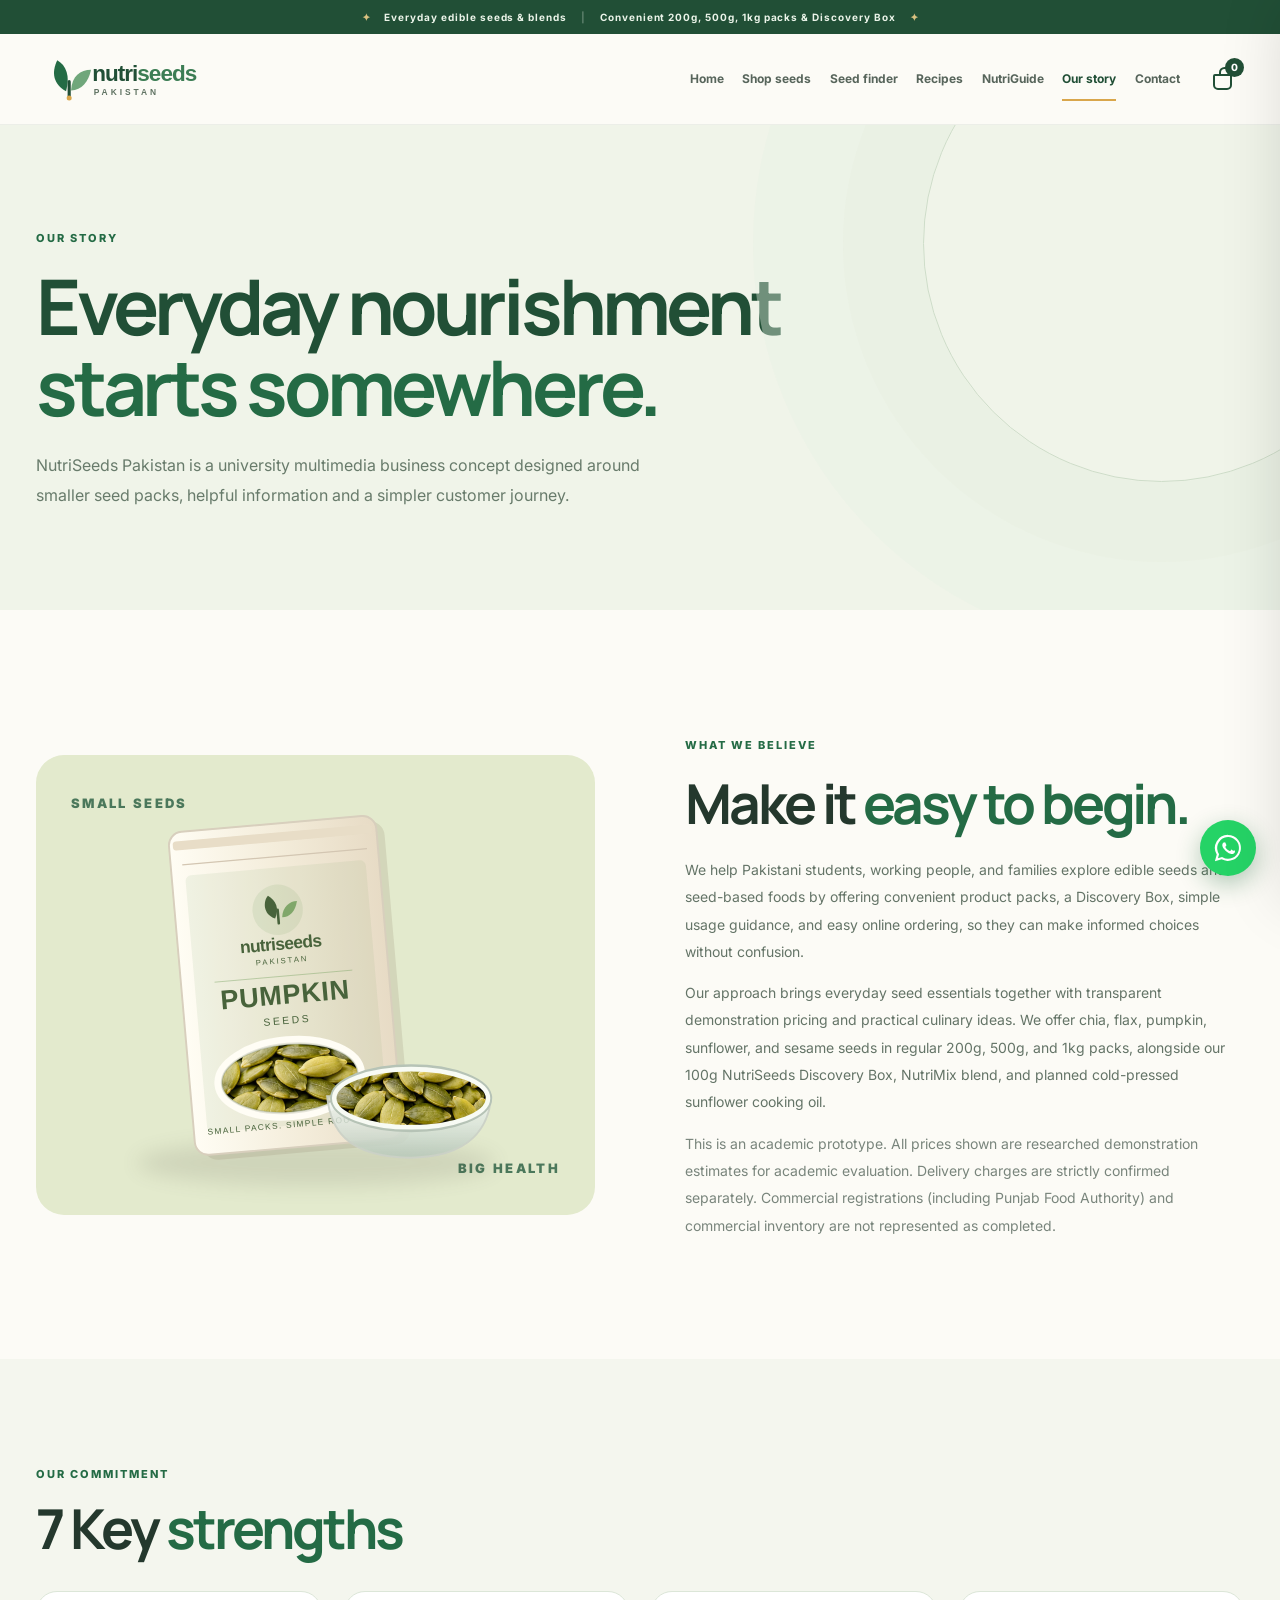
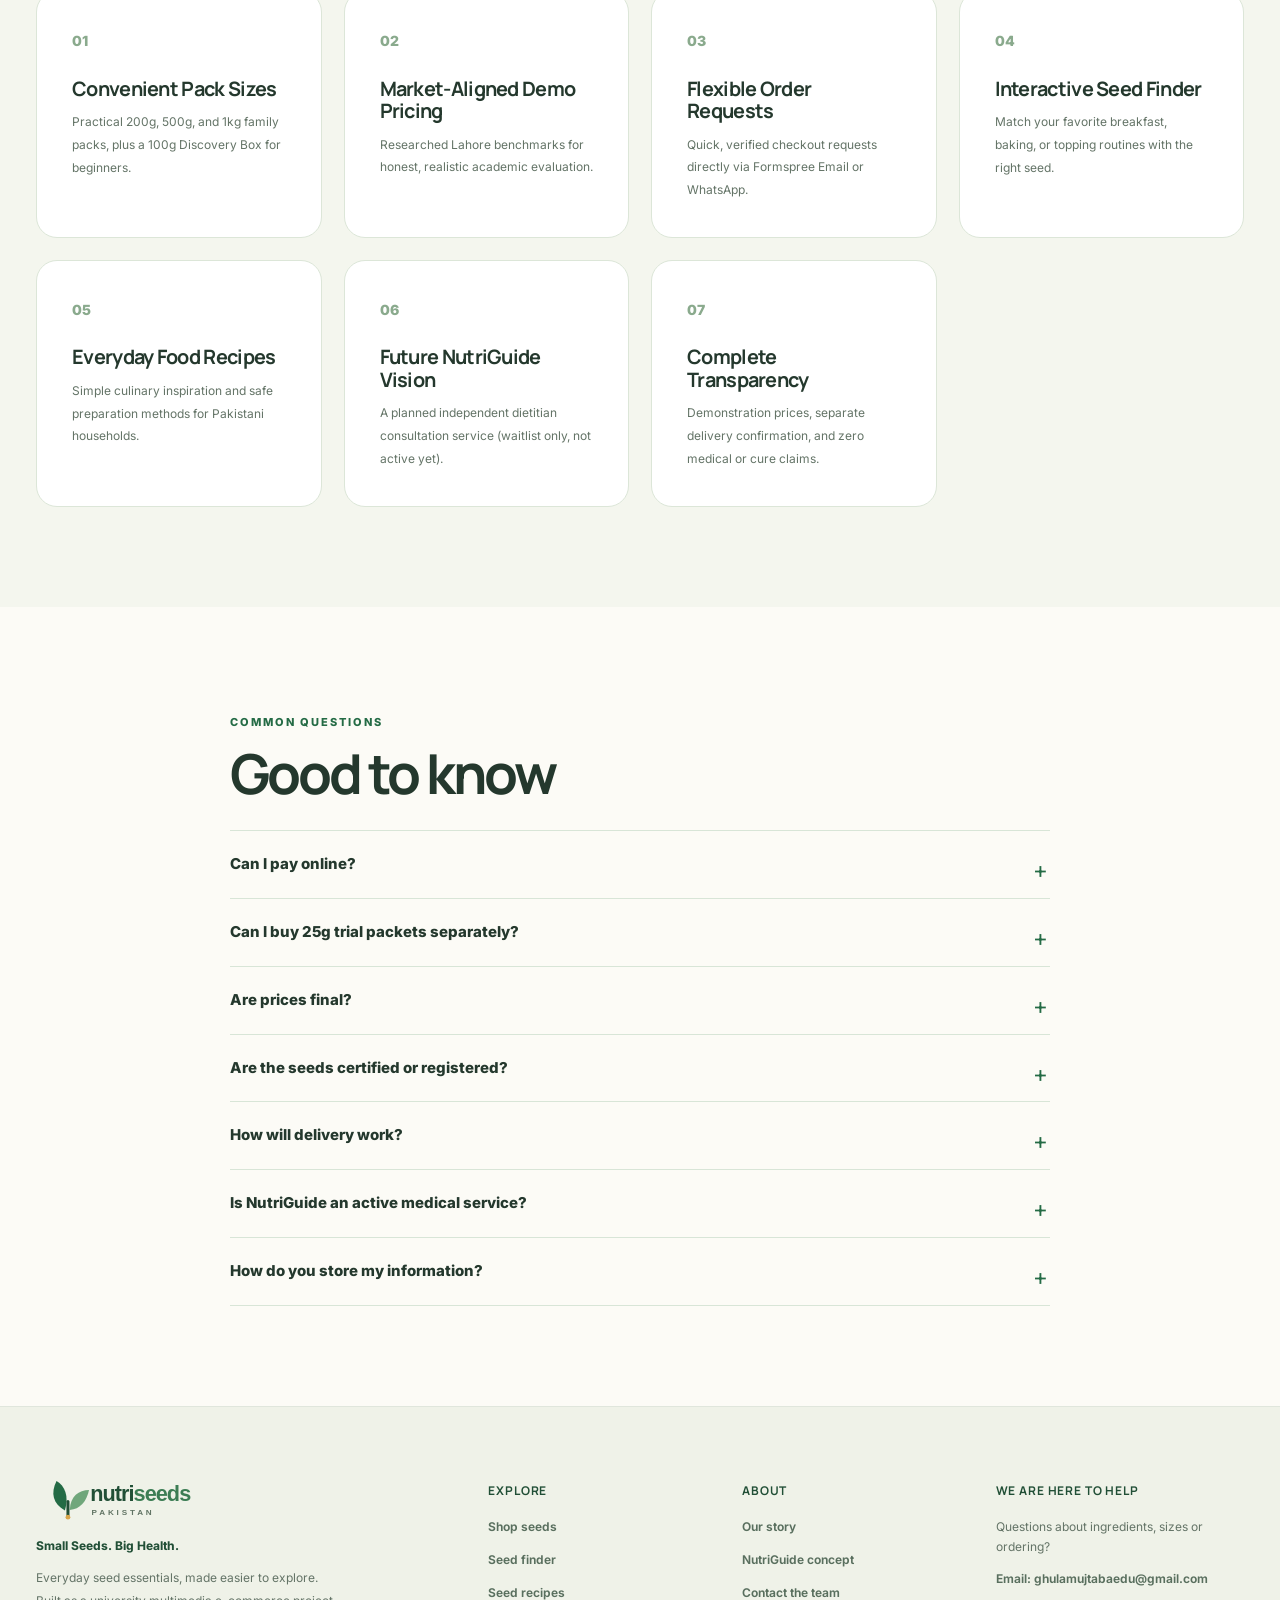
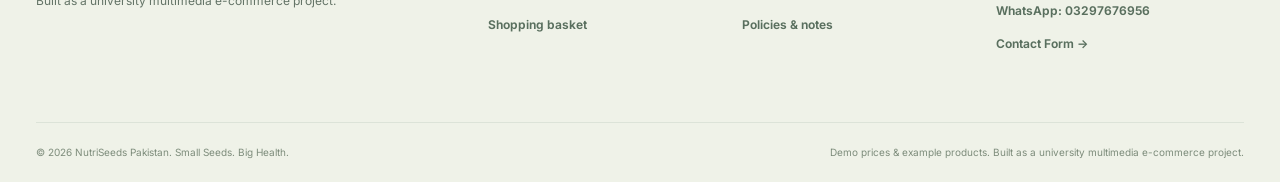
==== commit dcd334f2: "feat(catalog): update product catalog, demo pricing, value proposition, and floating WhatsApp button" ====
--- a/about.html
+++ b/about.html
@@ -1,2 +1,8 @@
-<!doctype html><html lang="en"><head><meta charset="utf-8"><meta name="viewport" content="width=device-width,initial-scale=1"><meta name="description" content="Learn about the NutriSeeds Pakistan student business concept, brand values, example products and demo project policies."><meta name="theme-color" content="#214F36"><link rel="icon" type="image/svg+xml" href="assets/icons/symbol.svg"><link rel="preconnect" href="https://fonts.googleapis.com"><link rel="preconnect" href="https://fonts.gstatic.com" crossorigin><link href="https://fonts.googleapis.com/css2?family=Inter:wght@400;500;600;700;800&family=Manrope:wght@400;500;600;700;800&display=swap" rel="stylesheet"><link rel="stylesheet" href="assets/css/styles.css"><title>Our Story &amp; FAQs | NutriSeeds Pakistan</title><script src="assets/js/config.js" defer></script><script src="assets/js/data.js" defer></script><script src="assets/js/app.js" defer></script></head><body data-page="about"><a href="#main" class="skip-link">Skip to content</a><div class="announcement"><span class="tiny-star">&#10022;</span> Small packs. Simple routines. <span class="announcement-divider">|</span> 25g, 50g &amp; 100g <span class="tiny-star">&#10022;</span></div>
-<header class="site-header"><div class="container nav-shell"><a href="index.html" class="brand" aria-label="NutriSeeds Pakistan home"><img src="assets/icons/logo.svg" width="222" height="56" alt="NutriSeeds Pakistan logo"></a><nav class="desktop-nav" aria-label="Main navigation"><a href="index.html" class="nav-link " >Home</a><a href="shop.html" class="nav-link " >Shop seeds</a><a href="seed-finder.html" class="nav-link " >Seed finder</a><a href="recipes.html" class="nav-link " >Recipes</a><a href="nutriguide.html" class="nav-link " >NutriGuide</a><a href="about.html" class="nav-link is-active" aria-current=page>Our story</a><a href="contact.html" class="nav-link " >Contact</a></nav><div class="header-actions"><button type="button" class="icon-btn cart-trigger" data-drawer-open aria-label="Open shopping basket"><span class="symbol-basket" aria-hidden="true"></span><span class="cart-count" data-cart-count>0</span></button><button class="icon-btn menu-toggle" type="button" data-menu-toggle aria-expanded="false" aria-controls="mobile-nav" aria-label="Open menu"><span></span><span></span><span></span></button></div></div><nav id="mobile-nav" class="mobile-nav" aria-label="Mobile navigation" hidden><a href="index.html" class="nav-link " >Home</a><a href="shop.html" class="nav-link " >Shop seeds</a><a href="seed-finder.html" class="nav-link " >Seed finder</a><a href="recipes.html" class="nav-link " >Recipes</a><a href="nutriguide.html" class="nav-link " >NutriGuide</a><a href="about.html" class="nav-link is-active" aria-current=page>Our story</a><a href="contact.html" class="nav-link " >Contact</a><a href="cart.html" class="nav-link">My basket</a></nav></header><main id="main"><section class="page-top about-top"><div class="container"><span class="eyebrow">OUR STORY</span><h1>Everyday nourishment<br><em>starts somewhere.</em></h1><p>NutriSeeds Pakistan is a university multimedia business concept designed around smaller seed packs, helpful information and a simpler customer journey.</p></div></section><section class="section"><div class="container"><div class="feature-split about-split"><div class="about-display"><span>SMALL SEEDS</span><img src="assets/images/pumpkin.svg" alt="Original illustration of a NutriSeeds pumpkin seed packet" loading="lazy"><span>BIG HEALTH</span></div><div class="feature-copy"><span class="eyebrow">WHAT WE BELIEVE</span><h2>Make it <em>easy to begin.</em></h2><p>People may want to try seeds without committing to a large packet. They may also want understandable instructions before adding something unfamiliar to a meal.</p><p>Our approach brings the product, its packet size and everyday culinary information together in one place. We are beginning with chia, flax, pumpkin and sunflower seeds, and a simple 25g / 50g / 100g selection.</p><p class="fine-print">This is an academic prototype. Supplier agreements, product registration, independent nutrition partners, and commercial stock are not represented as completed.</p></div></div></div></section><section class="section soft-section"><div class="container"><div class="section-head"><div><span class="eyebrow">THREE PRACTICAL VALUES</span><h2>What makes us <em>different?</em></h2></div></div><div class="steps-grid"><div class="step-card"><span>01</span><h3>Choice without excess</h3><p>Trial sizes and a small, understandable starting range.</p></div><div class="step-card"><span>02</span><h3>Information that helps</h3><p>Clear labels, food-use ideas and transparent product details.</p></div><div class="step-card"><span>03</span><h3>Honest shopping</h3><p>Clear demo prices and order requests, with no fake checkout or health claims.</p></div></div></div></section><section class="section" id="policies"><div class="container narrow"><div class="faq-heading"><span class="eyebrow">COMMON QUESTIONS</span><h2>Good to know</h2></div><div class="faq-list"><details><summary>Can I pay online?</summary><p>No. This student website does not collect payment. The checkout demonstrates an order-request system rather than a completed commercial sale.</p></details><details><summary>Are prices final?</summary><p>No. Displayed prices are illustrative for the multimedia project and require real sourcing, packaging and delivery calculations before commercial launch.</p></details><details><summary>Are the seeds certified or registered?</summary><p>The concept does not claim current food registrations, laboratory certificates or verified suppliers. Those must be arranged before commercial sale, including any applicable Punjab Food Authority requirements.</p></details><details><summary>How will delivery work?</summary><p>Potential channels include couriers and local pickup/retail partnerships. There is no promised rate, delivery schedule or inventory in this prototype.</p></details><details><summary>Is NutriGuide an active medical service?</summary><p>No. It is a planned optional partnership with a qualified nutrition professional, not an operational service or medical diagnosis facility.</p></details><details><summary>How do you store my information?</summary><p>The cart remains in your browser. If a real form connection is configured, order and contact details are sent to the team's configured form processor and inbox for responding. Do not enter medical information in any form.</p></details></div></div></section></main><footer class="footer"><div class="container footer-grid"><div class="footer-brand"><img src="assets/icons/logo.svg" width="210" height="52" alt="NutriSeeds Pakistan"><p>Small Seeds. Big Health.</p><p>Everyday seed essentials, made easier to explore. Built as a university multimedia e-commerce project.</p></div><div><h3>Explore</h3><a href="shop.html">Shop seeds</a><a href="seed-finder.html">Seed finder</a><a href="recipes.html">Seed recipes</a><a href="cart.html">Shopping basket</a></div><div><h3>About</h3><a href="about.html">Our story</a><a href="nutriguide.html">NutriGuide concept</a><a href="contact.html">Contact the team</a><a href="about.html#policies">Policies &amp; notes</a></div><div><h3>We are here to help</h3><p>Questions about ingredients, sizes or ordering?</p><a class="footer-contact" href="mailto:ghulamujtabaedu@gmail.com">Email: ghulamujtabaedu@gmail.com</a><a class="footer-contact" href="https://wa.me/923297676956?text=Hello%20NutriSeeds%20Pakistan!%20I%20am%20interested%20in%20your%20seed%20products.%20Please%20share%20more%20information." target="_blank" rel="noopener noreferrer">WhatsApp: 03297676956</a><a class="footer-contact" href="contact.html">Contact Form &rarr;</a></div></div><div class="container footer-bottom"><span>&copy; <span id="year">2026</span> NutriSeeds Pakistan. Small Seeds. Big Health.</span><span>Demo prices &amp; example products. Built as a university multimedia e-commerce project.</span></div></footer><div class="drawer-backdrop" id="drawer-backdrop" hidden></div><aside class="cart-drawer" id="cart-drawer" role="dialog" aria-modal="true" aria-labelledby="drawer-heading" aria-hidden="true" inert><div class="drawer-head"><div><span class="eyebrow">YOUR PICKS</span><h2 id="drawer-heading">Shopping basket <span data-cart-count>0</span></h2></div><button type="button" class="icon-btn close-drawer" aria-label="Close basket" data-drawer-close>&times;</button></div><div id="drawer-items" class="drawer-items"></div><div class="drawer-footer"><div class="subtotal-row"><span>Subtotal</span><strong id="drawer-subtotal">Rs. 0</strong></div><p class="fine-print">Delivery is confirmed separately. No payment is taken on this website.</p><a href="cart.html" class="btn btn-primary btn-block">Go to checkout <span aria-hidden="true">&rarr;</span></a><button type="button" class="btn btn-whatsapp btn-block" id="drawer-whatsapp-btn" style="margin-top:10px;">Quick Order via WhatsApp <span aria-hidden="true">&rarr;</span></button></div></aside><div id="toast" class="toast" role="status" aria-live="polite"></div></body></html>
+<!doctype html><html lang="en"><head><meta charset="utf-8"><meta name="viewport" content="width=device-width,initial-scale=1"><meta name="description" content="Learn about NutriSeeds Pakistan, our mission to make edible seeds approachable with convenient packs, transparent demo prices, and practical guidance."><meta name="theme-color" content="#214F36"><link rel="icon" type="image/svg+xml" href="assets/icons/symbol.svg"><link rel="preconnect" href="https://fonts.googleapis.com"><link rel="preconnect" href="https://fonts.gstatic.com" crossorigin><link href="https://fonts.googleapis.com/css2?family=Inter:wght@400;500;600;700;800&family=Manrope:wght@400;500;600;700;800&display=swap" rel="stylesheet"><link rel="stylesheet" href="assets/css/styles.css"><title>Our Story &amp; FAQs | NutriSeeds Pakistan</title><script src="assets/js/config.js" defer></script><script src="assets/js/data.js" defer></script><script src="assets/js/app.js" defer></script></head><body data-page="about"><a href="#main" class="skip-link">Skip to content</a><div class="announcement"><span class="tiny-star">&#10022;</span> Everyday edible seeds &amp; blends <span class="announcement-divider">|</span> Convenient 200g, 500g, 1kg packs &amp; Discovery Box <span class="tiny-star">&#10022;</span></div>
+<header class="site-header"><div class="container nav-shell"><a href="index.html" class="brand" aria-label="NutriSeeds Pakistan home"><img src="assets/icons/logo.svg" width="222" height="56" alt="NutriSeeds Pakistan logo"></a><nav class="desktop-nav" aria-label="Main navigation"><a href="index.html" class="nav-link " >Home</a><a href="shop.html" class="nav-link " >Shop seeds</a><a href="seed-finder.html" class="nav-link " >Seed finder</a><a href="recipes.html" class="nav-link " >Recipes</a><a href="nutriguide.html" class="nav-link " >NutriGuide</a><a href="about.html" class="nav-link is-active" aria-current=page>Our story</a><a href="contact.html" class="nav-link " >Contact</a></nav><div class="header-actions"><button type="button" class="icon-btn cart-trigger" data-drawer-open aria-label="Open shopping basket"><span class="symbol-basket" aria-hidden="true"></span><span class="cart-count" data-cart-count>0</span></button><button class="icon-btn menu-toggle" type="button" data-menu-toggle aria-expanded="false" aria-controls="mobile-nav" aria-label="Open menu"><span></span><span></span><span></span></button></div></div><nav id="mobile-nav" class="mobile-nav" aria-label="Mobile navigation" hidden><a href="index.html" class="nav-link " >Home</a><a href="shop.html" class="nav-link " >Shop seeds</a><a href="seed-finder.html" class="nav-link " >Seed finder</a><a href="recipes.html" class="nav-link " >Recipes</a><a href="nutriguide.html" class="nav-link " >NutriGuide</a><a href="about.html" class="nav-link is-active" aria-current=page>Our story</a><a href="contact.html" class="nav-link " >Contact</a><a href="cart.html" class="nav-link">My basket</a></nav></header><main id="main"><section class="page-top about-top"><div class="container"><span class="eyebrow">OUR STORY</span><h1>Everyday nourishment<br><em>starts somewhere.</em></h1><p>NutriSeeds Pakistan is a university multimedia business concept designed around smaller seed packs, helpful information and a simpler customer journey.</p></div></section><section class="section"><div class="container"><div class="feature-split about-split"><div class="about-display"><span>SMALL SEEDS</span><img src="assets/images/pumpkin.svg" alt="Original illustration of a NutriSeeds pumpkin seed packet" loading="lazy"><span>BIG HEALTH</span></div><div class="feature-copy"><span class="eyebrow">WHAT WE BELIEVE</span><h2>Make it <em>easy to begin.</em></h2><p>We help Pakistani students, working people, and families explore edible seeds and seed-based foods by offering convenient product packs, a Discovery Box, simple usage guidance, and easy online ordering, so they can make informed choices without confusion.</p><p>Our approach brings everyday seed essentials together with transparent demonstration pricing and practical culinary ideas. We offer chia, flax, pumpkin, sunflower, and sesame seeds in regular 200g, 500g, and 1kg packs, alongside our 100g NutriSeeds Discovery Box, NutriMix blend, and planned cold-pressed sunflower cooking oil.</p><p class="fine-print">This is an academic prototype. All prices shown are researched demonstration estimates for academic evaluation. Delivery charges are strictly confirmed separately. Commercial registrations (including Punjab Food Authority) and commercial inventory are not represented as completed.</p></div></div></div></section><section class="section soft-section"><div class="container"><div class="section-head"><div><span class="eyebrow">OUR COMMITMENT</span><h2>7 Key <em>strengths</em></h2></div></div><div class="steps-grid" style="grid-template-columns:repeat(auto-fit, minmax(280px, 1fr));"><div class="step-card"><span>01</span><h3>Convenient Pack Sizes</h3><p>Practical 200g, 500g, and 1kg family packs, plus a 100g Discovery Box for beginners.</p></div><div class="step-card"><span>02</span><h3>Market-Aligned Demo Pricing</h3><p>Researched Lahore benchmarks for honest, realistic academic evaluation.</p></div><div class="step-card"><span>03</span><h3>Flexible Order Requests</h3><p>Quick, verified checkout requests directly via Formspree Email or WhatsApp.</p></div><div class="step-card"><span>04</span><h3>Interactive Seed Finder</h3><p>Match your favorite breakfast, baking, or topping routines with the right seed.</p></div><div class="step-card"><span>05</span><h3>Everyday Food Recipes</h3><p>Simple culinary inspiration and safe preparation methods for Pakistani households.</p></div><div class="step-card"><span>06</span><h3>Future NutriGuide Vision</h3><p>A planned independent dietitian consultation service (waitlist only, not active yet).</p></div><div class="step-card"><span>07</span><h3>Complete Transparency</h3><p>Demonstration prices, separate delivery confirmation, and zero medical or cure claims.</p></div></div></div></section><section class="section" id="policies"><div class="container narrow"><div class="faq-heading"><span class="eyebrow">COMMON QUESTIONS</span><h2>Good to know</h2></div><div class="faq-list"><details><summary>Can I pay online?</summary><p>No. This student website does not collect payment. The checkout demonstrates an order-request system rather than a completed commercial sale.</p></details><details><summary>Can I buy 25g trial packets separately?</summary><p>Individual seed varieties are sold in regular 200g, 500g, and 1kg packs. The 25g portions are exclusively available inside our curated NutriSeeds Discovery Box (containing four separate 25g packets of chia, flax, pumpkin, and sunflower seeds for Rs. 299) to provide a complete beginner tasting kit without single-packet shipping waste.</p></details><details><summary>Are prices final?</summary><p>No. Displayed prices are illustrative for the multimedia project and require real sourcing, packaging and delivery calculations before commercial launch.</p></details><details><summary>Are the seeds certified or registered?</summary><p>The concept does not claim current food registrations, laboratory certificates or verified suppliers. Those must be arranged before commercial sale, including any applicable Punjab Food Authority requirements.</p></details><details><summary>How will delivery work?</summary><p>Potential channels include couriers and local pickup/retail partnerships. There is no promised rate, delivery schedule or inventory in this prototype.</p></details><details><summary>Is NutriGuide an active medical service?</summary><p>No. It is a planned optional partnership with a qualified nutrition professional, not an operational service or medical diagnosis facility.</p></details><details><summary>How do you store my information?</summary><p>The cart remains in your browser. If a real form connection is configured, order and contact details are sent to the team's configured form processor and inbox for responding. Do not enter medical information in any form.</p></details></div></div></section></main><footer class="footer"><div class="container footer-grid"><div class="footer-brand"><img src="assets/icons/logo.svg" width="210" height="52" alt="NutriSeeds Pakistan"><p>Small Seeds. Big Health.</p><p>Everyday seed essentials, made easier to explore. Built as a university multimedia e-commerce project.</p></div><div><h3>Explore</h3><a href="shop.html">Shop seeds</a><a href="seed-finder.html">Seed finder</a><a href="recipes.html">Seed recipes</a><a href="cart.html">Shopping basket</a></div><div><h3>About</h3><a href="about.html">Our story</a><a href="nutriguide.html">NutriGuide concept</a><a href="contact.html">Contact the team</a><a href="about.html#policies">Policies &amp; notes</a></div><div><h3>We are here to help</h3><p>Questions about ingredients, sizes or ordering?</p><a class="footer-contact" href="mailto:ghulamujtabaedu@gmail.com">Email: ghulamujtabaedu@gmail.com</a><a class="footer-contact" href="https://wa.me/923297676956?text=Hello%20NutriSeeds%20Pakistan!%20I%20am%20interested%20in%20your%20seed%20products.%20Please%20share%20more%20information." target="_blank" rel="noopener noreferrer">WhatsApp: 03297676956</a><a class="footer-contact" href="contact.html">Contact Form &rarr;</a></div></div><div class="container footer-bottom"><span>&copy; <span id="year">2026</span> NutriSeeds Pakistan. Small Seeds. Big Health.</span><span>Demo prices &amp; example products. Built as a university multimedia e-commerce project.</span></div></footer><div class="drawer-backdrop" id="drawer-backdrop" hidden></div><aside class="cart-drawer" id="cart-drawer" role="dialog" aria-modal="true" aria-labelledby="drawer-heading" aria-hidden="true" inert><div class="drawer-head"><div><span class="eyebrow">YOUR PICKS</span><h2 id="drawer-heading">Shopping basket <span data-cart-count>0</span></h2></div><button type="button" class="icon-btn close-drawer" aria-label="Close basket" data-drawer-close>&times;</button></div><div id="drawer-items" class="drawer-items"></div><div class="drawer-footer"><div class="subtotal-row"><span>Subtotal</span><strong id="drawer-subtotal">Rs. 0</strong></div><p class="fine-print">Delivery is confirmed separately. No payment is taken on this website.</p><a href="cart.html" class="btn btn-primary btn-block">Go to checkout <span aria-hidden="true">&rarr;</span></a><button type="button" class="btn btn-whatsapp btn-block" id="drawer-whatsapp-btn" style="margin-top:10px;">Quick Order via WhatsApp <span aria-hidden="true">&rarr;</span></button></div></aside><div id="toast" class="toast" role="status" aria-live="polite"></div><aside class="floating-whatsapp-container" aria-label="Customer WhatsApp assistance">
+  <a href="https://wa.me/923297676956?text=Hello%20NutriSeeds%20Pakistan!%20I%20need%20some%20information%20about%20your%20seed%20products.%20Can%20you%20help%20me%3F" class="floating-whatsapp-btn" target="_blank" rel="noopener noreferrer" aria-label="Chat with NutriSeeds Pakistan on WhatsApp for product information">
+    <span class="floating-whatsapp-tooltip" role="tooltip">Need help? Chat with us</span>
+    <svg class="floating-whatsapp-icon" viewBox="0 0 32 32" width="30" height="30" aria-hidden="true" focusable="false"><path fill="#ffffff" d="M16 2a13.9 13.9 0 0 0-12 21L2 30l7.2-1.9A13.9 13.9 0 1 0 16 2zm0 25.5a11.6 11.6 0 0 1-5.9-1.6l-.4-.3-4.4 1.2 1.2-4.3-.3-.5A11.6 11.6 0 1 1 16 27.5zm6.4-8.6c-.3-.2-2-.1-2.3-1.1-.3-.2-.5-.3-.7.1s-.8 1-1 1.2-.4.2-.7 0a9 9 0 0 1-2.6-1.6 10 10 0 0 1-1.8-2.3c-.2-.3 0-.5.1-.7s.3-.4.5-.6.2-.3.3-.5a2 2 0 0 0 0-.6c-.1-.2-.7-1.7-1-2.3s-.5-.5-.7-.5h-.6a1.2 1.2 0 0 0-.9.4 3.7 3.7 0 0 0-1.1 2.7 6.4 6.4 0 0 0 1.4 3.4 14.5 14.5 0 0 0 5.6 5 18.2 18.2 0 0 0 1.9.7 4.5 4.5 0 0 0 2.1.1 3.5 3.5 0 0 0 2.3-1.6 2.8 2.8 0 0 0 .2-1.6c-.1-.3-.3-.4-.6-.6z"/></svg>
+  </a>
+</aside>
+</body></html>
--- a/assets/css/styles.css
+++ b/assets/css/styles.css
@@ -19,3 +19,29 @@
 .order-method-box.wa-box h4{color:#166138}
 .order-method-box p{font-size:11px;line-height:1.6;margin:0;color:var(--muted)}
 @media(max-width:680px){.order-methods-grid{grid-template-columns:1fr}}
+
+/* --- FLOATING WHATSAPP BUTTON (TASK 4) --- */
+.floating-whatsapp-container{position:fixed;bottom:24px;right:24px;z-index:90;display:flex;align-items:center;justify-content:flex-end}
+.floating-whatsapp-btn{display:flex;align-items:center;justify-content:center;width:56px;height:56px;border-radius:50%;background:#25D366;color:#fff;box-shadow:0 8px 24px rgba(20,95,48,.32);text-decoration:none;position:relative;transition:transform .22s cubic-bezier(.2,.8,.2,1),box-shadow .22s ease,background .22s ease}
+.floating-whatsapp-btn:hover{transform:scale(1.08) translateY(-2px);background:#20ba59;box-shadow:0 12px 30px rgba(20,95,48,.45)}
+.floating-whatsapp-btn:focus-visible{outline:3px solid var(--gold);outline-offset:3px}
+.floating-whatsapp-btn svg{width:30px;height:30px;fill:#fff;display:block}
+.floating-whatsapp-tooltip{position:absolute;right:68px;background:var(--ink);color:#fff;font-family:Inter,Arial,sans-serif;font-size:11px;font-weight:750;letter-spacing:.02em;padding:7px 14px;border-radius:8px;white-space:nowrap;box-shadow:0 6px 18px rgba(0,0,0,.22);pointer-events:none;opacity:0;transform:translateX(8px);transition:opacity .2s ease,transform .2s ease}
+.floating-whatsapp-tooltip::after{content:"";position:absolute;top:50%;right:-6px;transform:translateY(-50%);border-width:5px 0 5px 6px;border-style:solid;border-color:transparent transparent transparent var(--ink)}
+.floating-whatsapp-btn:hover .floating-whatsapp-tooltip,.floating-whatsapp-btn:focus-visible .floating-whatsapp-tooltip{opacity:1;transform:translateX(0)}
+
+@media(max-width:600px){
+  .floating-whatsapp-container{bottom:max(16px,env(safe-area-inset-bottom,16px));right:max(16px,env(safe-area-inset-right,16px))}
+  .floating-whatsapp-btn{width:50px;height:50px}
+  .floating-whatsapp-btn svg{width:26px;height:26px}
+  .floating-whatsapp-tooltip{display:none}
+}
+
+/* --- PRODUCT BADGES & COMING SOON STYLES --- */
+.small-badge.badge-soon{background:#faeccb;color:#6b4f17;border:1px solid #ebd298}
+.coming-soon-label{font-size:11px;font-weight:800;color:#916823;background:#fbf3dc;padding:6px 10px;border-radius:8px;border:1px solid #eddcb2}
+.single-variant-tag{font-size:11px;font-weight:750;color:var(--forest);background:#eef5eb;padding:7px 10px;border-radius:8px;border:1px solid #d4e5d0}
+.coming-soon-box{background:#fdfcf8;border:1px solid #eadfc6;border-radius:18px;padding:22px;margin:18px 0 24px}
+.coming-soon-box .badge-soon{display:inline-block;padding:6px 14px;border-radius:100px;font-size:11px;font-weight:800}
+.btn-disabled{background:#e8ece5;color:#859689;border:1px solid #d2ded0;cursor:not-allowed}
+
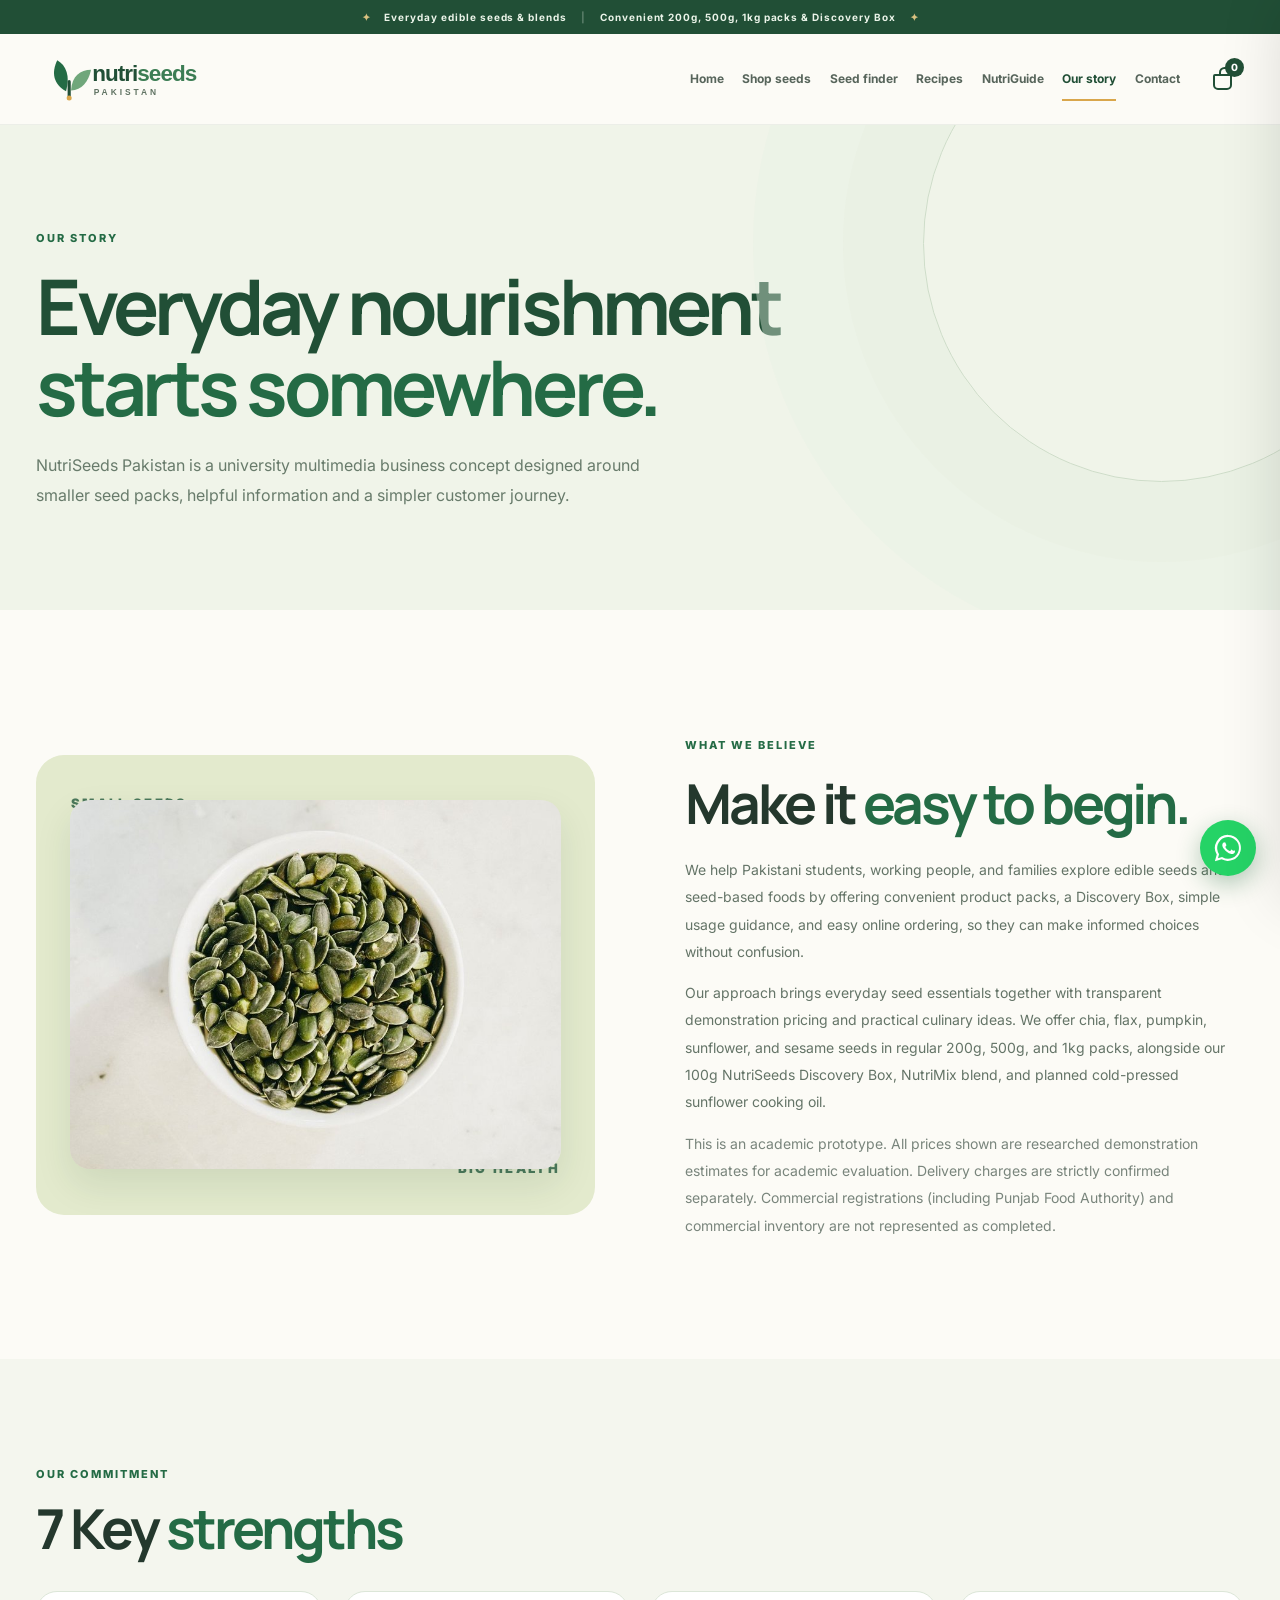
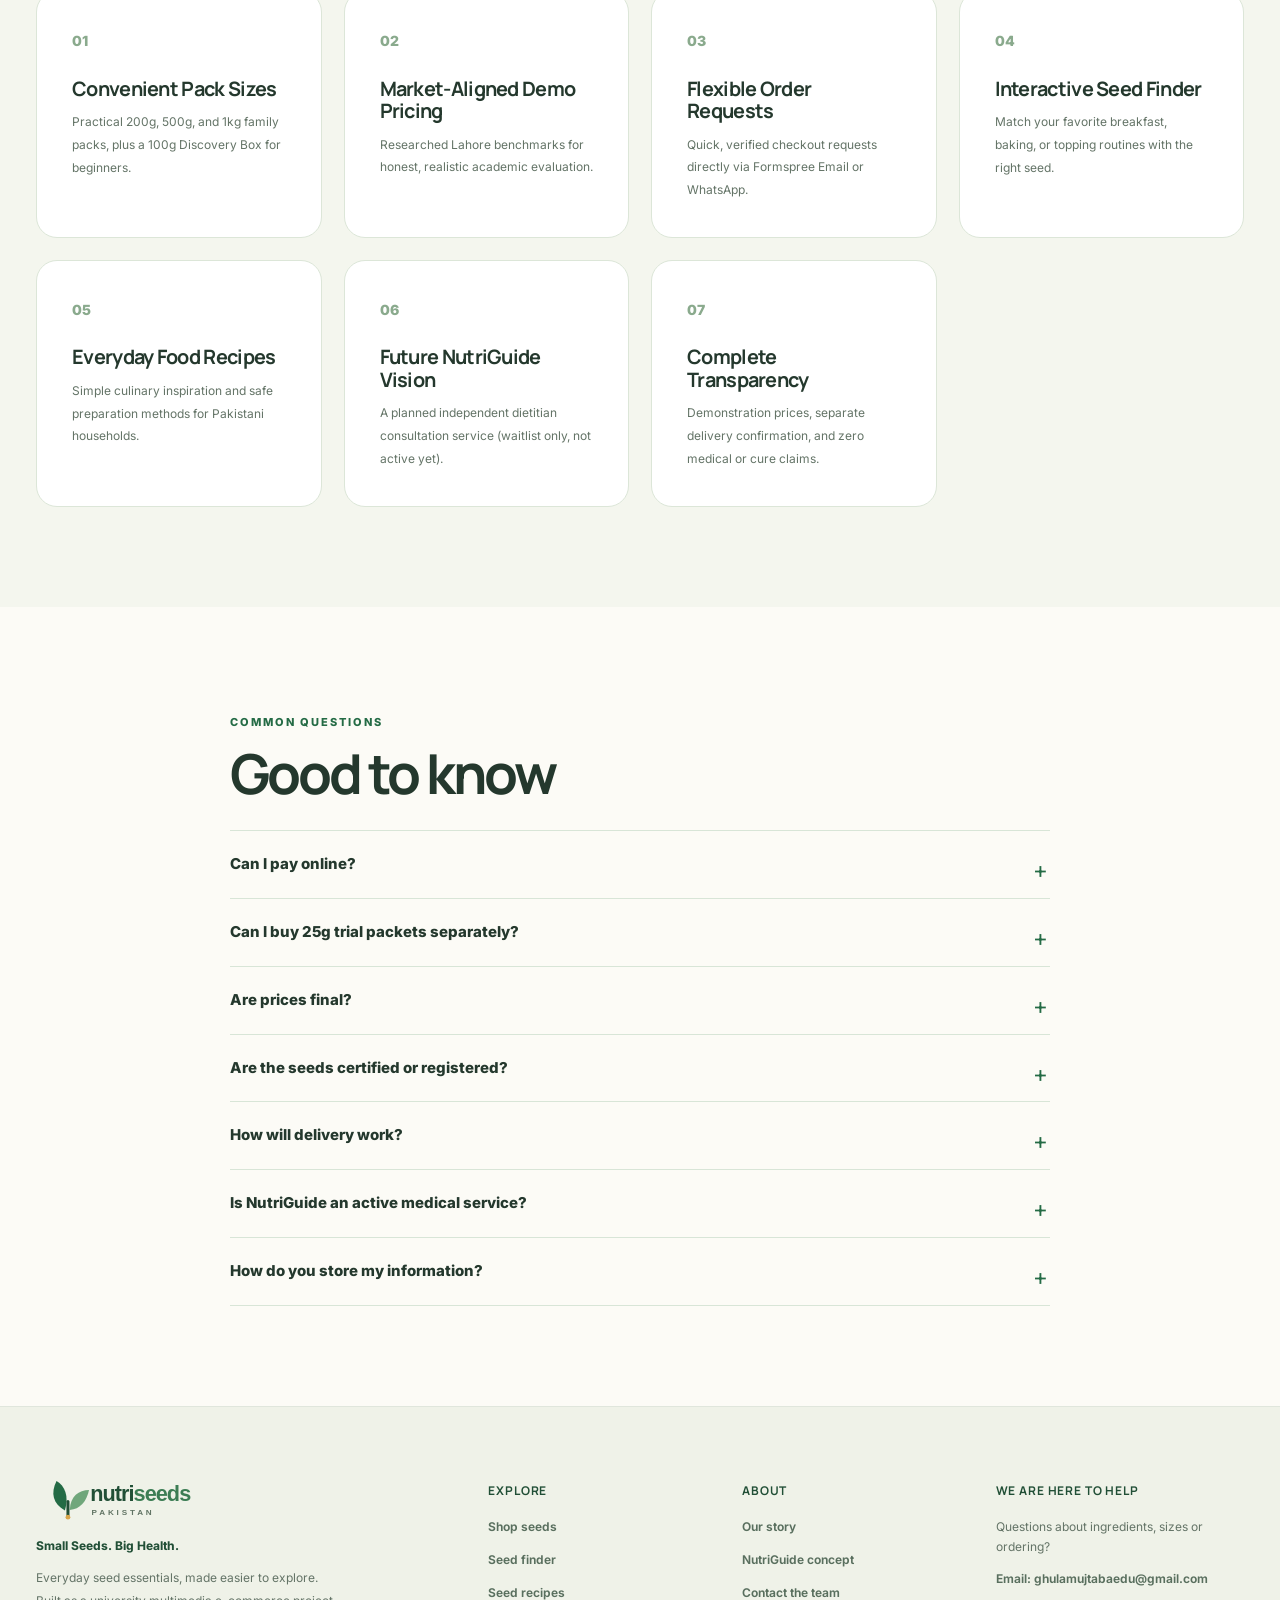
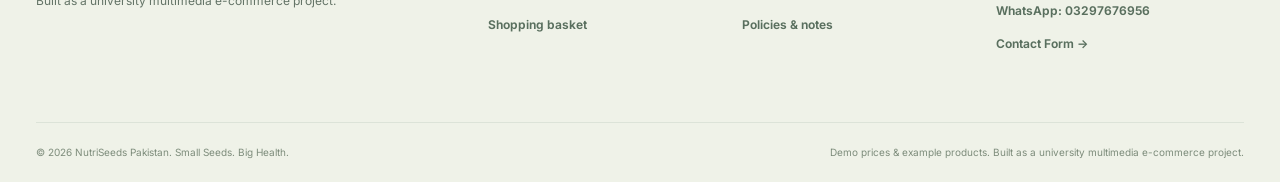
==== commit 0a73da1d: "feat: replace AI-generated images with authentic photographs, add homepage promotional banner, and d" ====
--- a/about.html
+++ b/about.html
@@ -1,5 +1,5 @@
 <!doctype html><html lang="en"><head><meta charset="utf-8"><meta name="viewport" content="width=device-width,initial-scale=1"><meta name="description" content="Learn about NutriSeeds Pakistan, our mission to make edible seeds approachable with convenient packs, transparent demo prices, and practical guidance."><meta name="theme-color" content="#214F36"><link rel="icon" type="image/svg+xml" href="assets/icons/symbol.svg"><link rel="preconnect" href="https://fonts.googleapis.com"><link rel="preconnect" href="https://fonts.gstatic.com" crossorigin><link href="https://fonts.googleapis.com/css2?family=Inter:wght@400;500;600;700;800&family=Manrope:wght@400;500;600;700;800&display=swap" rel="stylesheet"><link rel="stylesheet" href="assets/css/styles.css"><title>Our Story &amp; FAQs | NutriSeeds Pakistan</title><script src="assets/js/config.js" defer></script><script src="assets/js/data.js" defer></script><script src="assets/js/app.js" defer></script></head><body data-page="about"><a href="#main" class="skip-link">Skip to content</a><div class="announcement"><span class="tiny-star">&#10022;</span> Everyday edible seeds &amp; blends <span class="announcement-divider">|</span> Convenient 200g, 500g, 1kg packs &amp; Discovery Box <span class="tiny-star">&#10022;</span></div>
-<header class="site-header"><div class="container nav-shell"><a href="index.html" class="brand" aria-label="NutriSeeds Pakistan home"><img src="assets/icons/logo.svg" width="222" height="56" alt="NutriSeeds Pakistan logo"></a><nav class="desktop-nav" aria-label="Main navigation"><a href="index.html" class="nav-link " >Home</a><a href="shop.html" class="nav-link " >Shop seeds</a><a href="seed-finder.html" class="nav-link " >Seed finder</a><a href="recipes.html" class="nav-link " >Recipes</a><a href="nutriguide.html" class="nav-link " >NutriGuide</a><a href="about.html" class="nav-link is-active" aria-current=page>Our story</a><a href="contact.html" class="nav-link " >Contact</a></nav><div class="header-actions"><button type="button" class="icon-btn cart-trigger" data-drawer-open aria-label="Open shopping basket"><span class="symbol-basket" aria-hidden="true"></span><span class="cart-count" data-cart-count>0</span></button><button class="icon-btn menu-toggle" type="button" data-menu-toggle aria-expanded="false" aria-controls="mobile-nav" aria-label="Open menu"><span></span><span></span><span></span></button></div></div><nav id="mobile-nav" class="mobile-nav" aria-label="Mobile navigation" hidden><a href="index.html" class="nav-link " >Home</a><a href="shop.html" class="nav-link " >Shop seeds</a><a href="seed-finder.html" class="nav-link " >Seed finder</a><a href="recipes.html" class="nav-link " >Recipes</a><a href="nutriguide.html" class="nav-link " >NutriGuide</a><a href="about.html" class="nav-link is-active" aria-current=page>Our story</a><a href="contact.html" class="nav-link " >Contact</a><a href="cart.html" class="nav-link">My basket</a></nav></header><main id="main"><section class="page-top about-top"><div class="container"><span class="eyebrow">OUR STORY</span><h1>Everyday nourishment<br><em>starts somewhere.</em></h1><p>NutriSeeds Pakistan is a university multimedia business concept designed around smaller seed packs, helpful information and a simpler customer journey.</p></div></section><section class="section"><div class="container"><div class="feature-split about-split"><div class="about-display"><span>SMALL SEEDS</span><img src="assets/images/pumpkin.svg" alt="Original illustration of a NutriSeeds pumpkin seed packet" loading="lazy"><span>BIG HEALTH</span></div><div class="feature-copy"><span class="eyebrow">WHAT WE BELIEVE</span><h2>Make it <em>easy to begin.</em></h2><p>We help Pakistani students, working people, and families explore edible seeds and seed-based foods by offering convenient product packs, a Discovery Box, simple usage guidance, and easy online ordering, so they can make informed choices without confusion.</p><p>Our approach brings everyday seed essentials together with transparent demonstration pricing and practical culinary ideas. We offer chia, flax, pumpkin, sunflower, and sesame seeds in regular 200g, 500g, and 1kg packs, alongside our 100g NutriSeeds Discovery Box, NutriMix blend, and planned cold-pressed sunflower cooking oil.</p><p class="fine-print">This is an academic prototype. All prices shown are researched demonstration estimates for academic evaluation. Delivery charges are strictly confirmed separately. Commercial registrations (including Punjab Food Authority) and commercial inventory are not represented as completed.</p></div></div></div></section><section class="section soft-section"><div class="container"><div class="section-head"><div><span class="eyebrow">OUR COMMITMENT</span><h2>7 Key <em>strengths</em></h2></div></div><div class="steps-grid" style="grid-template-columns:repeat(auto-fit, minmax(280px, 1fr));"><div class="step-card"><span>01</span><h3>Convenient Pack Sizes</h3><p>Practical 200g, 500g, and 1kg family packs, plus a 100g Discovery Box for beginners.</p></div><div class="step-card"><span>02</span><h3>Market-Aligned Demo Pricing</h3><p>Researched Lahore benchmarks for honest, realistic academic evaluation.</p></div><div class="step-card"><span>03</span><h3>Flexible Order Requests</h3><p>Quick, verified checkout requests directly via Formspree Email or WhatsApp.</p></div><div class="step-card"><span>04</span><h3>Interactive Seed Finder</h3><p>Match your favorite breakfast, baking, or topping routines with the right seed.</p></div><div class="step-card"><span>05</span><h3>Everyday Food Recipes</h3><p>Simple culinary inspiration and safe preparation methods for Pakistani households.</p></div><div class="step-card"><span>06</span><h3>Future NutriGuide Vision</h3><p>A planned independent dietitian consultation service (waitlist only, not active yet).</p></div><div class="step-card"><span>07</span><h3>Complete Transparency</h3><p>Demonstration prices, separate delivery confirmation, and zero medical or cure claims.</p></div></div></div></section><section class="section" id="policies"><div class="container narrow"><div class="faq-heading"><span class="eyebrow">COMMON QUESTIONS</span><h2>Good to know</h2></div><div class="faq-list"><details><summary>Can I pay online?</summary><p>No. This student website does not collect payment. The checkout demonstrates an order-request system rather than a completed commercial sale.</p></details><details><summary>Can I buy 25g trial packets separately?</summary><p>Individual seed varieties are sold in regular 200g, 500g, and 1kg packs. The 25g portions are exclusively available inside our curated NutriSeeds Discovery Box (containing four separate 25g packets of chia, flax, pumpkin, and sunflower seeds for Rs. 299) to provide a complete beginner tasting kit without single-packet shipping waste.</p></details><details><summary>Are prices final?</summary><p>No. Displayed prices are illustrative for the multimedia project and require real sourcing, packaging and delivery calculations before commercial launch.</p></details><details><summary>Are the seeds certified or registered?</summary><p>The concept does not claim current food registrations, laboratory certificates or verified suppliers. Those must be arranged before commercial sale, including any applicable Punjab Food Authority requirements.</p></details><details><summary>How will delivery work?</summary><p>Potential channels include couriers and local pickup/retail partnerships. There is no promised rate, delivery schedule or inventory in this prototype.</p></details><details><summary>Is NutriGuide an active medical service?</summary><p>No. It is a planned optional partnership with a qualified nutrition professional, not an operational service or medical diagnosis facility.</p></details><details><summary>How do you store my information?</summary><p>The cart remains in your browser. If a real form connection is configured, order and contact details are sent to the team's configured form processor and inbox for responding. Do not enter medical information in any form.</p></details></div></div></section></main><footer class="footer"><div class="container footer-grid"><div class="footer-brand"><img src="assets/icons/logo.svg" width="210" height="52" alt="NutriSeeds Pakistan"><p>Small Seeds. Big Health.</p><p>Everyday seed essentials, made easier to explore. Built as a university multimedia e-commerce project.</p></div><div><h3>Explore</h3><a href="shop.html">Shop seeds</a><a href="seed-finder.html">Seed finder</a><a href="recipes.html">Seed recipes</a><a href="cart.html">Shopping basket</a></div><div><h3>About</h3><a href="about.html">Our story</a><a href="nutriguide.html">NutriGuide concept</a><a href="contact.html">Contact the team</a><a href="about.html#policies">Policies &amp; notes</a></div><div><h3>We are here to help</h3><p>Questions about ingredients, sizes or ordering?</p><a class="footer-contact" href="mailto:ghulamujtabaedu@gmail.com">Email: ghulamujtabaedu@gmail.com</a><a class="footer-contact" href="https://wa.me/923297676956?text=Hello%20NutriSeeds%20Pakistan!%20I%20am%20interested%20in%20your%20seed%20products.%20Please%20share%20more%20information." target="_blank" rel="noopener noreferrer">WhatsApp: 03297676956</a><a class="footer-contact" href="contact.html">Contact Form &rarr;</a></div></div><div class="container footer-bottom"><span>&copy; <span id="year">2026</span> NutriSeeds Pakistan. Small Seeds. Big Health.</span><span>Demo prices &amp; example products. Built as a university multimedia e-commerce project.</span></div></footer><div class="drawer-backdrop" id="drawer-backdrop" hidden></div><aside class="cart-drawer" id="cart-drawer" role="dialog" aria-modal="true" aria-labelledby="drawer-heading" aria-hidden="true" inert><div class="drawer-head"><div><span class="eyebrow">YOUR PICKS</span><h2 id="drawer-heading">Shopping basket <span data-cart-count>0</span></h2></div><button type="button" class="icon-btn close-drawer" aria-label="Close basket" data-drawer-close>&times;</button></div><div id="drawer-items" class="drawer-items"></div><div class="drawer-footer"><div class="subtotal-row"><span>Subtotal</span><strong id="drawer-subtotal">Rs. 0</strong></div><p class="fine-print">Delivery is confirmed separately. No payment is taken on this website.</p><a href="cart.html" class="btn btn-primary btn-block">Go to checkout <span aria-hidden="true">&rarr;</span></a><button type="button" class="btn btn-whatsapp btn-block" id="drawer-whatsapp-btn" style="margin-top:10px;">Quick Order via WhatsApp <span aria-hidden="true">&rarr;</span></button></div></aside><div id="toast" class="toast" role="status" aria-live="polite"></div><aside class="floating-whatsapp-container" aria-label="Customer WhatsApp assistance">
+<header class="site-header"><div class="container nav-shell"><a href="index.html" class="brand" aria-label="NutriSeeds Pakistan home"><img src="assets/icons/logo.svg" width="222" height="56" alt="NutriSeeds Pakistan logo"></a><nav class="desktop-nav" aria-label="Main navigation"><a href="index.html" class="nav-link " >Home</a><a href="shop.html" class="nav-link " >Shop seeds</a><a href="seed-finder.html" class="nav-link " >Seed finder</a><a href="recipes.html" class="nav-link " >Recipes</a><a href="nutriguide.html" class="nav-link " >NutriGuide</a><a href="about.html" class="nav-link is-active" aria-current=page>Our story</a><a href="contact.html" class="nav-link " >Contact</a></nav><div class="header-actions"><button type="button" class="icon-btn cart-trigger" data-drawer-open aria-label="Open shopping basket"><span class="symbol-basket" aria-hidden="true"></span><span class="cart-count" data-cart-count>0</span></button><button class="icon-btn menu-toggle" type="button" data-menu-toggle aria-expanded="false" aria-controls="mobile-nav" aria-label="Open menu"><span></span><span></span><span></span></button></div></div><nav id="mobile-nav" class="mobile-nav" aria-label="Mobile navigation" hidden><a href="index.html" class="nav-link " >Home</a><a href="shop.html" class="nav-link " >Shop seeds</a><a href="seed-finder.html" class="nav-link " >Seed finder</a><a href="recipes.html" class="nav-link " >Recipes</a><a href="nutriguide.html" class="nav-link " >NutriGuide</a><a href="about.html" class="nav-link is-active" aria-current=page>Our story</a><a href="contact.html" class="nav-link " >Contact</a><a href="cart.html" class="nav-link">My basket</a></nav></header><main id="main"><section class="page-top about-top"><div class="container"><span class="eyebrow">OUR STORY</span><h1>Everyday nourishment<br><em>starts somewhere.</em></h1><p>NutriSeeds Pakistan is a university multimedia business concept designed around smaller seed packs, helpful information and a simpler customer journey.</p></div></section><section class="section"><div class="container"><div class="feature-split about-split"><div class="about-display"><span>SMALL SEEDS</span><img src="assets/images/pumpkin.jpg" alt="Shelled green pumpkin seed kernels" loading="lazy"><span>BIG HEALTH</span></div><div class="feature-copy"><span class="eyebrow">WHAT WE BELIEVE</span><h2>Make it <em>easy to begin.</em></h2><p>We help Pakistani students, working people, and families explore edible seeds and seed-based foods by offering convenient product packs, a Discovery Box, simple usage guidance, and easy online ordering, so they can make informed choices without confusion.</p><p>Our approach brings everyday seed essentials together with transparent demonstration pricing and practical culinary ideas. We offer chia, flax, pumpkin, sunflower, and sesame seeds in regular 200g, 500g, and 1kg packs, alongside our 100g NutriSeeds Discovery Box, NutriMix blend, and planned cold-pressed sunflower cooking oil.</p><p class="fine-print">This is an academic prototype. All prices shown are researched demonstration estimates for academic evaluation. Delivery charges are strictly confirmed separately. Commercial registrations (including Punjab Food Authority) and commercial inventory are not represented as completed.</p></div></div></div></section><section class="section soft-section"><div class="container"><div class="section-head"><div><span class="eyebrow">OUR COMMITMENT</span><h2>7 Key <em>strengths</em></h2></div></div><div class="steps-grid" style="grid-template-columns:repeat(auto-fit, minmax(280px, 1fr));"><div class="step-card"><span>01</span><h3>Convenient Pack Sizes</h3><p>Practical 200g, 500g, and 1kg family packs, plus a 100g Discovery Box for beginners.</p></div><div class="step-card"><span>02</span><h3>Market-Aligned Demo Pricing</h3><p>Researched Lahore benchmarks for honest, realistic academic evaluation.</p></div><div class="step-card"><span>03</span><h3>Flexible Order Requests</h3><p>Quick, verified checkout requests directly via Formspree Email or WhatsApp.</p></div><div class="step-card"><span>04</span><h3>Interactive Seed Finder</h3><p>Match your favorite breakfast, baking, or topping routines with the right seed.</p></div><div class="step-card"><span>05</span><h3>Everyday Food Recipes</h3><p>Simple culinary inspiration and safe preparation methods for Pakistani households.</p></div><div class="step-card"><span>06</span><h3>Future NutriGuide Vision</h3><p>A planned independent dietitian consultation service (waitlist only, not active yet).</p></div><div class="step-card"><span>07</span><h3>Complete Transparency</h3><p>Demonstration prices, separate delivery confirmation, and zero medical or cure claims.</p></div></div></div></section><section class="section" id="policies"><div class="container narrow"><div class="faq-heading"><span class="eyebrow">COMMON QUESTIONS</span><h2>Good to know</h2></div><div class="faq-list"><details><summary>Can I pay online?</summary><p>No. This student website does not collect payment. The checkout demonstrates an order-request system rather than a completed commercial sale.</p></details><details><summary>Can I buy 25g trial packets separately?</summary><p>Individual seed varieties are sold in regular 200g, 500g, and 1kg packs. The 25g portions are exclusively available inside our curated NutriSeeds Discovery Box (containing four separate 25g packets of chia, flax, pumpkin, and sunflower seeds for Rs. 299) to provide a complete beginner tasting kit without single-packet shipping waste.</p></details><details><summary>Are prices final?</summary><p>No. Displayed prices are illustrative for the multimedia project and require real sourcing, packaging and delivery calculations before commercial launch.</p></details><details><summary>Are the seeds certified or registered?</summary><p>The concept does not claim current food registrations, laboratory certificates or verified suppliers. Those must be arranged before commercial sale, including any applicable Punjab Food Authority requirements.</p></details><details><summary>How will delivery work?</summary><p>Potential channels include couriers and local pickup/retail partnerships. There is no promised rate, delivery schedule or inventory in this prototype.</p></details><details><summary>Is NutriGuide an active medical service?</summary><p>No. It is a planned optional partnership with a qualified nutrition professional, not an operational service or medical diagnosis facility.</p></details><details><summary>How do you store my information?</summary><p>The cart remains in your browser. If a real form connection is configured, order and contact details are sent to the team's configured form processor and inbox for responding. Do not enter medical information in any form.</p></details></div></div></section></main><footer class="footer"><div class="container footer-grid"><div class="footer-brand"><img src="assets/icons/logo.svg" width="210" height="52" alt="NutriSeeds Pakistan"><p>Small Seeds. Big Health.</p><p>Everyday seed essentials, made easier to explore. Built as a university multimedia e-commerce project.</p></div><div><h3>Explore</h3><a href="shop.html">Shop seeds</a><a href="seed-finder.html">Seed finder</a><a href="recipes.html">Seed recipes</a><a href="cart.html">Shopping basket</a></div><div><h3>About</h3><a href="about.html">Our story</a><a href="nutriguide.html">NutriGuide concept</a><a href="contact.html">Contact the team</a><a href="about.html#policies">Policies &amp; notes</a></div><div><h3>We are here to help</h3><p>Questions about ingredients, sizes or ordering?</p><a class="footer-contact" href="mailto:ghulamujtabaedu@gmail.com">Email: ghulamujtabaedu@gmail.com</a><a class="footer-contact" href="https://wa.me/923297676956?text=Hello%20NutriSeeds%20Pakistan!%20I%20am%20interested%20in%20your%20seed%20products.%20Please%20share%20more%20information." target="_blank" rel="noopener noreferrer">WhatsApp: 03297676956</a><a class="footer-contact" href="contact.html">Contact Form &rarr;</a></div></div><div class="container footer-bottom"><span>&copy; <span id="year">2026</span> NutriSeeds Pakistan. Small Seeds. Big Health.</span><span>Demo prices &amp; example products. Built as a university multimedia e-commerce project.</span></div></footer><div class="drawer-backdrop" id="drawer-backdrop" hidden></div><aside class="cart-drawer" id="cart-drawer" role="dialog" aria-modal="true" aria-labelledby="drawer-heading" aria-hidden="true" inert><div class="drawer-head"><div><span class="eyebrow">YOUR PICKS</span><h2 id="drawer-heading">Shopping basket <span data-cart-count>0</span></h2></div><button type="button" class="icon-btn close-drawer" aria-label="Close basket" data-drawer-close>&times;</button></div><div id="drawer-items" class="drawer-items"></div><div class="drawer-footer"><div class="subtotal-row"><span>Subtotal</span><strong id="drawer-subtotal">Rs. 0</strong></div><p class="fine-print">Delivery is confirmed separately. No payment is taken on this website.</p><a href="cart.html" class="btn btn-primary btn-block">Go to checkout <span aria-hidden="true">&rarr;</span></a><button type="button" class="btn btn-whatsapp btn-block" id="drawer-whatsapp-btn" style="margin-top:10px;">Quick Order via WhatsApp <span aria-hidden="true">&rarr;</span></button></div></aside><div id="toast" class="toast" role="status" aria-live="polite"></div><aside class="floating-whatsapp-container" aria-label="Customer WhatsApp assistance">
   <a href="https://wa.me/923297676956?text=Hello%20NutriSeeds%20Pakistan!%20I%20need%20some%20information%20about%20your%20seed%20products.%20Can%20you%20help%20me%3F" class="floating-whatsapp-btn" target="_blank" rel="noopener noreferrer" aria-label="Chat with NutriSeeds Pakistan on WhatsApp for product information">
     <span class="floating-whatsapp-tooltip" role="tooltip">Need help? Chat with us</span>
     <svg class="floating-whatsapp-icon" viewBox="0 0 32 32" width="30" height="30" aria-hidden="true" focusable="false"><path fill="#ffffff" d="M16 2a13.9 13.9 0 0 0-12 21L2 30l7.2-1.9A13.9 13.9 0 1 0 16 2zm0 25.5a11.6 11.6 0 0 1-5.9-1.6l-.4-.3-4.4 1.2 1.2-4.3-.3-.5A11.6 11.6 0 1 1 16 27.5zm6.4-8.6c-.3-.2-2-.1-2.3-1.1-.3-.2-.5-.3-.7.1s-.8 1-1 1.2-.4.2-.7 0a9 9 0 0 1-2.6-1.6 10 10 0 0 1-1.8-2.3c-.2-.3 0-.5.1-.7s.3-.4.5-.6.2-.3.3-.5a2 2 0 0 0 0-.6c-.1-.2-.7-1.7-1-2.3s-.5-.5-.7-.5h-.6a1.2 1.2 0 0 0-.9.4 3.7 3.7 0 0 0-1.1 2.7 6.4 6.4 0 0 0 1.4 3.4 14.5 14.5 0 0 0 5.6 5 18.2 18.2 0 0 0 1.9.7 4.5 4.5 0 0 0 2.1.1 3.5 3.5 0 0 0 2.3-1.6 2.8 2.8 0 0 0 .2-1.6c-.1-.3-.3-.4-.6-.6z"/></svg>
--- a/assets/css/styles.css
+++ b/assets/css/styles.css
@@ -45,3 +45,232 @@
 .coming-soon-box .badge-soon{display:inline-block;padding:6px 14px;border-radius:100px;font-size:11px;font-weight:800}
 .btn-disabled{background:#e8ece5;color:#859689;border:1px solid #d2ded0;cursor:not-allowed}
 
+/* ==========================================================================
+   AUTHENTIC PHOTOGRAPHY & BANNER ENHANCEMENTS
+   ========================================================================== */
+
+/* Product Cards Photography */
+.product-card .product-media {
+  padding: 14px;
+}
+.product-card .product-media img {
+  width: 100%;
+  height: 220px;
+  max-width: 100%;
+  object-fit: cover;
+  border-radius: 14px;
+  box-shadow: 0 10px 24px rgba(22, 59, 42, 0.08);
+}
+.product-card:hover .product-media img {
+  transform: scale(1.03);
+}
+
+/* Product Detail Photography */
+.product-detail-image img {
+  border-radius: 18px;
+  object-fit: cover;
+  box-shadow: 0 16px 36px rgba(22, 59, 42, 0.12);
+}
+
+/* Hero Section Real Food Photography Discs */
+.hero-pack {
+  object-fit: cover;
+  border-radius: 24px;
+  border: 4px solid #fff;
+  box-shadow: 0 22px 50px rgba(22, 59, 42, 0.16);
+  background: #f7f9f6;
+}
+.hero-pack-back {
+  width: 310px;
+  height: 310px;
+  top: 90px;
+  left: -10px;
+  transform: rotate(-10deg);
+}
+.hero-pack-center {
+  width: 360px;
+  height: 360px;
+  top: 80px;
+  left: 110px;
+  transform: rotate(3deg);
+  z-index: 2;
+}
+.hero-pack-front {
+  width: 290px;
+  height: 290px;
+  top: 250px;
+  left: 15px;
+  transform: rotate(9deg);
+  z-index: 3;
+}
+
+@media(max-width: 991px) {
+  .hero-pack-back { width: 250px; height: 250px; left: -20px; top: 80px; }
+  .hero-pack-center { width: 290px; height: 290px; left: 70px; top: 70px; }
+  .hero-pack-front { width: 230px; height: 230px; left: 0; top: 210px; }
+}
+
+@media(max-width: 820px) {
+  .hero-pack-back { width: 220px; height: 220px; left: calc(50% - 150px); top: 60px; }
+  .hero-pack-center { width: 260px; height: 260px; left: calc(50% - 70px); top: 50px; }
+  .hero-pack-front { width: 200px; height: 200px; left: calc(50% - 140px); top: 180px; }
+}
+
+@media(max-width: 520px) {
+  .hero-pack-back { width: 170px; height: 170px; left: calc(50% - 130px); top: 50px; }
+  .hero-pack-center { width: 200px; height: 200px; left: calc(50% - 60px); top: 40px; }
+  .hero-pack-front { width: 160px; height: 160px; left: calc(50% - 120px); top: 150px; }
+}
+
+/* Feature & About Display Photography */
+.feature-art img {
+  border-radius: 20px;
+  object-fit: cover;
+  box-shadow: 0 16px 36px rgba(22, 59, 42, 0.1);
+}
+.about-display img {
+  border-radius: 20px;
+  object-fit: cover;
+  box-shadow: 0 16px 36px rgba(22, 59, 42, 0.1);
+}
+
+/* Promotional Banner Section */
+.promo-banner-section {
+  padding: 40px 0 20px;
+}
+.promo-banner-card {
+  position: relative;
+  border-radius: var(--radius);
+  overflow: hidden;
+  min-height: 380px;
+  display: flex;
+  align-items: center;
+  background: var(--forest-dark);
+  box-shadow: 0 24px 56px rgba(22, 59, 42, 0.18);
+  border: 1px solid rgba(217, 166, 75, 0.28);
+}
+.promo-banner-media {
+  position: absolute;
+  inset: 0;
+  width: 100%;
+  height: 100%;
+}
+.promo-banner-media picture,
+.promo-banner-media img {
+  display: block;
+  width: 100%;
+  height: 100%;
+  object-fit: cover;
+  object-position: center;
+}
+.promo-banner-overlay {
+  position: absolute;
+  inset: 0;
+  background: linear-gradient(
+    90deg,
+    rgba(14, 38, 27, 0.95) 0%,
+    rgba(22, 59, 42, 0.88) 45%,
+    rgba(22, 59, 42, 0.55) 75%,
+    rgba(22, 59, 42, 0.25) 100%
+  );
+}
+.promo-banner-content {
+  position: relative;
+  z-index: 2;
+  max-width: 650px;
+  padding: 56px 64px;
+  color: var(--cream);
+}
+.promo-banner-tag {
+  display: inline-flex;
+  align-items: center;
+  gap: 8px;
+  color: var(--gold);
+  font: 800 11px/1.4 Inter, Arial, sans-serif;
+  letter-spacing: 0.16em;
+  text-transform: uppercase;
+  margin-bottom: 14px;
+}
+.promo-banner-title {
+  color: #fff;
+  font-size: clamp(2.3rem, 4.6vw, 3.6rem);
+  line-height: 1.12;
+  margin-bottom: 14px;
+  letter-spacing: -0.04em;
+}
+.promo-banner-title em {
+  color: var(--gold);
+  font-style: italic;
+}
+.promo-banner-desc {
+  color: #e5ece5;
+  font-size: 15px;
+  line-height: 1.65;
+  margin-bottom: 26px;
+}
+.promo-banner-actions {
+  display: flex;
+  gap: 14px;
+  flex-wrap: wrap;
+}
+.promo-banner-actions .btn-primary {
+  background: var(--gold);
+  color: var(--forest-dark);
+}
+.promo-banner-actions .btn-primary:hover {
+  background: #edd385;
+}
+.promo-btn-secondary {
+  background: rgba(255, 255, 255, 0.12);
+  color: #fff;
+  border-color: rgba(255, 255, 255, 0.45);
+  backdrop-filter: blur(8px);
+}
+.promo-btn-secondary:hover {
+  background: rgba(255, 255, 255, 0.25);
+  border-color: #fff;
+}
+
+@media (max-width: 820px) {
+  .promo-banner-card {
+    min-height: 340px;
+  }
+  .promo-banner-content {
+    padding: 40px 32px;
+  }
+  .promo-banner-overlay {
+    background: linear-gradient(
+      180deg,
+      rgba(14, 38, 27, 0.94) 0%,
+      rgba(22, 59, 42, 0.88) 100%
+    );
+  }
+}
+@media (max-width: 520px) {
+  .promo-banner-section {
+    padding: 20px 0 10px;
+  }
+  .promo-banner-card {
+    min-height: auto;
+  }
+  .promo-banner-content {
+    padding: 30px 20px;
+  }
+  .promo-banner-title {
+    font-size: 27px;
+  }
+  .promo-banner-desc {
+    font-size: 13.5px;
+    margin-bottom: 20px;
+  }
+  .promo-banner-actions {
+    flex-direction: column;
+    width: 100%;
+    gap: 10px;
+  }
+  .promo-banner-actions .btn {
+    width: 100%;
+  }
+}
+
+
